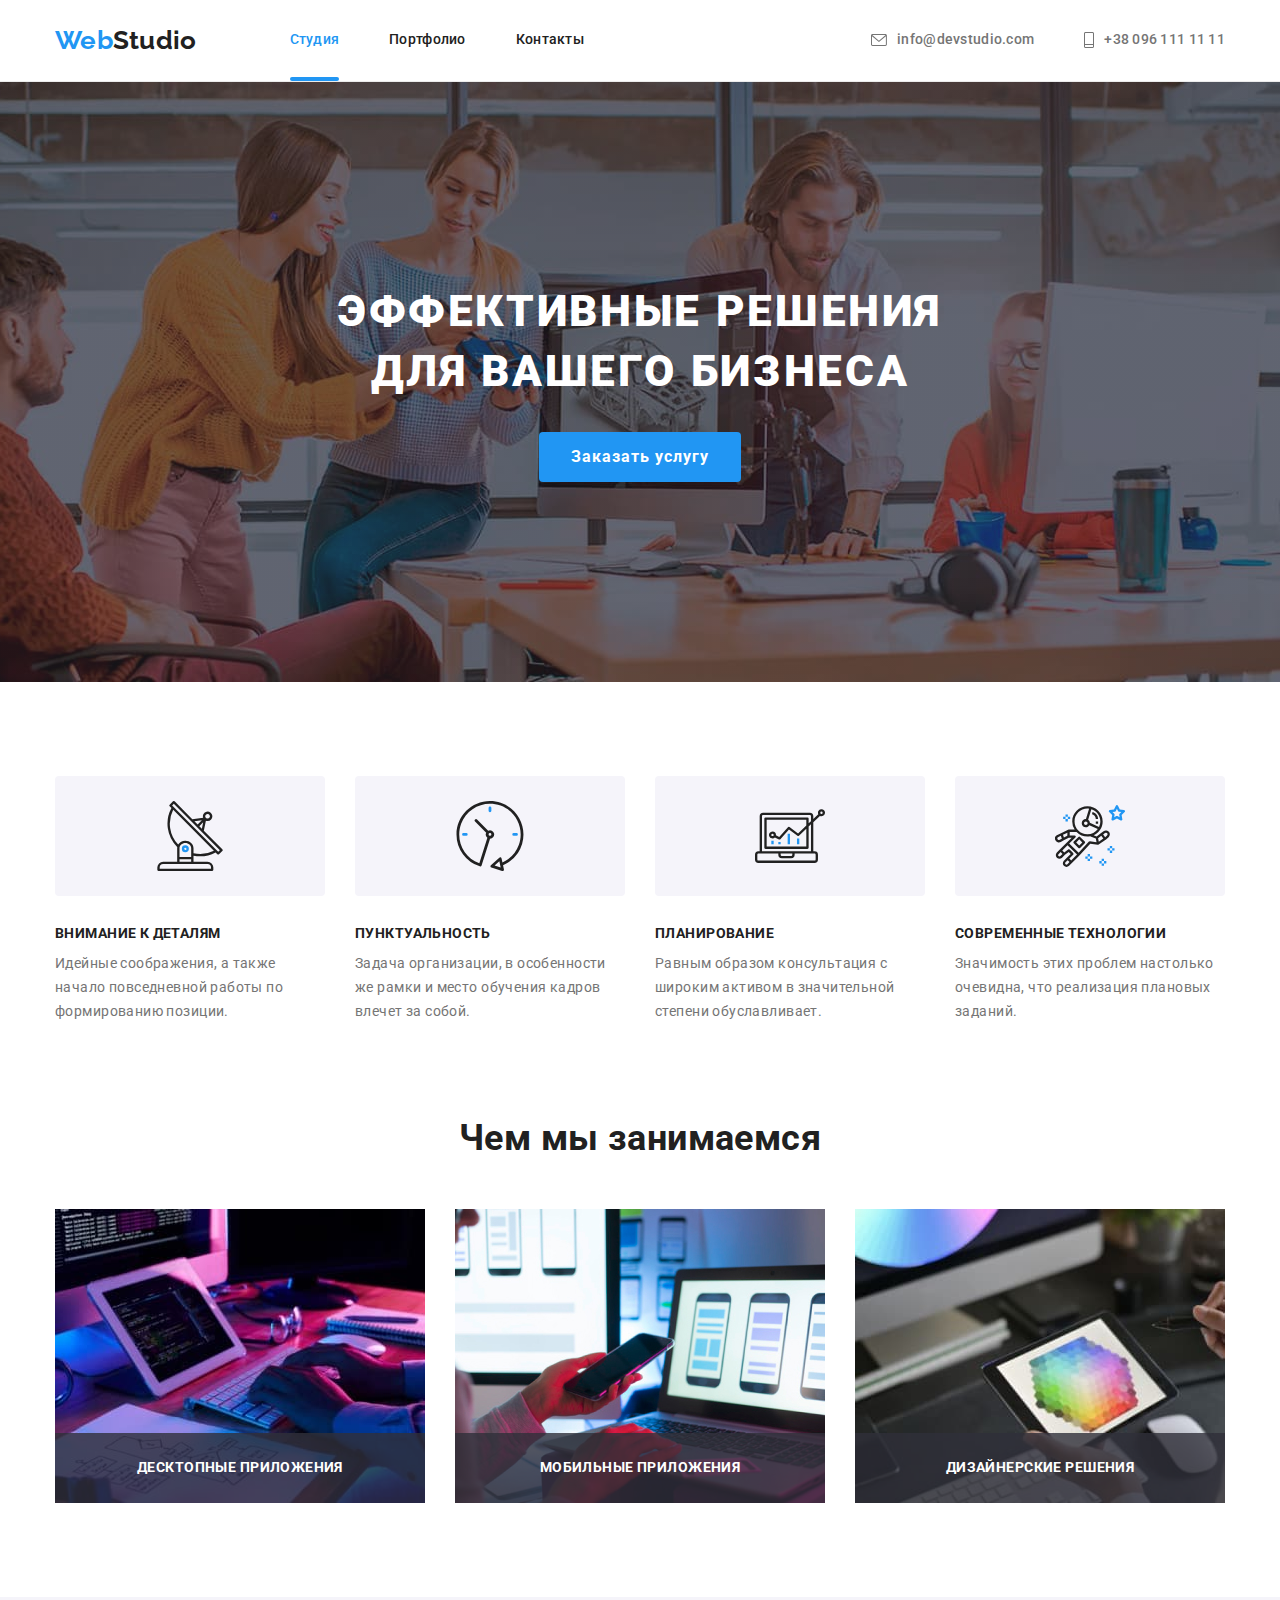
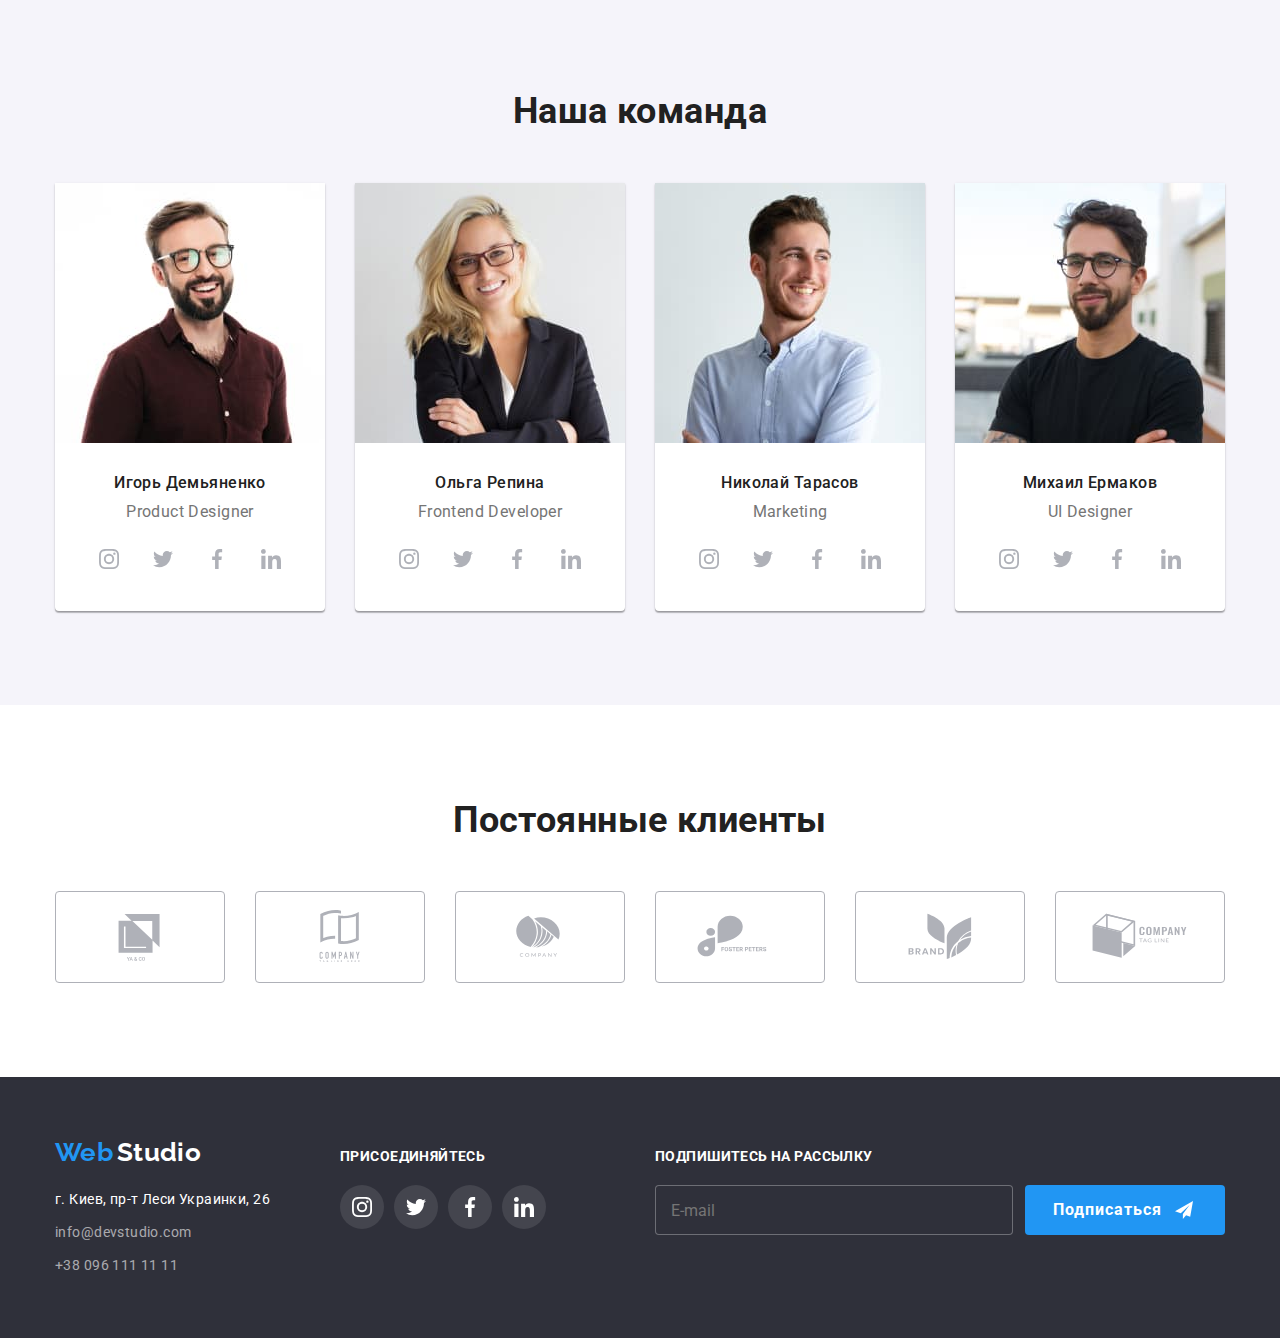
==== index.html @ 26f70977 "start" ====
<!DOCTYPE html>
<html lang="ru">
<head>
    <meta charset="UTF-8">
    <meta http-equiv="X-UA-Compatible" content="IE=edge">
    <meta name="viewport" content="width=device-width, initial-scale=1.0">
    <title>Web Studio</title>
    <link rel="stylesheet" href="https://cdnjs.cloudflare.com/ajax/libs/modern-normalize/1.0.0/modern-normalize.min.css" />

    <link rel="preconnect" href="https://fonts.googleapis.com">
    <link rel="preconnect" href="https://fonts.gstatic.com" crossorigin>

    <link href="https://fonts.googleapis.com/css2?family=Raleway:wght@700&family=Roboto:wght@400;500;700;900&display=swap" rel="stylesheet">

<link rel="stylesheet" href="./css/styles.css">
</head>
<body>
   
        <header class="page-header">
            <div class="container main-nav">
                <nav class="header-nav">
                    <a href="index.html" class="page-logo link"><span class="logo-active">Web</span><span
                            class="logo">Studio</span></a>
                
                    <ul class="site-nav">
                        <li class="item"><a href="./index.html" class="link current">Студия </a></li>
                        <li class="item"><a href="./portfolio.html" class="link ">Портфолио</a></li>
                        <li class="item"><a href="" class="link">Контакты</a></li>
                    </ul>
                </nav>
                
                    <ul class="auth-nav">
                        <li class="item"><a href="mail:info@devstudio.com" class="link-icon link">
                            <svg class="auth-icon" width="16" height="12">
                                <use href="./images/sprite.svg#icon-envelope"></use>
                            </svg>info@devstudio.com </a></li>


                        <li class="item"><a href="tel:+380961111111" class="link-icon link">
                            <svg class="auth-icon" width="10" height="16">
                                <use href="./images/sprite.svg#icon-Vector"></use>
                            </svg>+38 096 111 11 11 </a></li>
                           
                    </ul>
                
            </div>
           
        
        </header>
       
    <main>
        <section class="hero">
            <div class="container">
                <h1 class="hero-title">Эффективные решения для вашего бизнеса</h1>
                <button type="button" class="hero-btn" data-modal-open> Заказать услугу </button>
            </div>
        </section>

        
        <section class="section benefits">
            <div class="container">
                <h2 class=" visually-hidden">Преимущества</h2>
                <ul class="section-list">
                    <li class="item">
                        <div class="benefits-icon">
                            <svg class="svg-benefits">
                                <use href="./images/sprite.svg#icon-antenna" ></use>
                            </svg>

                        </div>
                         
                        <h3 class="title">Внимание к деталям</h3>
                        <p class="text">Идейные соображения, а также начало повседневной работы по формированию позиции.</p>
                    </li>
                    <li class="item">
                        <div class="benefits-icon">
                            <svg class="svg-benefits">
                                <use href="./images/sprite.svg#icon-clock"></use>
                            </svg>
                        
                        </div>
                        <h3 class="title">Пунктуальность</h3>
                         <p class="text">Задача организации, в особенности же рамки и место обучения кадров влечет за собой.</p>
                    </li>
                    <li class="item">
                        <div class="benefits-icon">
                            <svg class="svg-benefits">
                                <use href="./images/sprite.svg#icon-diagram"></use>
                            </svg>
                        
                        </div>
                        <h3 class="title">Планирование</h3>
                        <p class="text">Равным образом консультация с широким активом в значительной степени обуславливает.</p>
                    </li>
                    <li class="item">
                        <div class="benefits-icon">
                            <svg class="svg-benefits">
                                <use href="./images/sprite.svg#icon-astronaut"></use>
                            </svg>
                        
                        </div>
                        <h3 class="title">Современные технологии</h3>
                        <p class="text">Значимость этих проблем настолько очевидна, что реализация плановых заданий.</p>
                    </li>
                </ul>
            </div>
        </section>

        <section class="section works">
            <div class="container">
            
                <h2 class="works-title">Чем мы занимаемся</h2>
                <ul class="works-list">
                    <li class="item"><img src="./images/img1.jpg" alt="Человек печатает на клавиатуре" width="370" height="294">
                        <div class="works-box">
                            <p class="works-text">Десктопные приложения</p>
                        </div>
                    </li>
                    <li class="item"><img src="./images/img2.jpg" alt="Человек работает с ноутбуком" width="370" height="294">
                        <div class="works-box">
                            <p class="works-text">Мобильные приложения</p>
                        </div>
                    </li>
                    <li class="item"><img src="./images/img3.jpg" alt="Человек работает с планшетом" width="370" height="294">
                        <div class="works-box">
                            <p class="works-text">Дизайнерские решения</p>
                        </div>
                    </li>
                </ul>
            </div>
        </section>

        <section class="section team">
              <div class="container">
                <h2 class="team-title">Наша команда</h2>
                <ul class="team-list">
                    <li class="item">
                        <img src="./images/photo-1.jpg" alt="Куратор" class="imag">
                        <h3 class="title">Игорь Демьяненко</h3>
                        <p lang="en" class="text">Product Designer</p>
                        <ul class="masters-soc-list">
                            <li class="masters-soc-item"><a href="" class="masters-soc-link link">
                                <svg class="masters-soc-icon" width="20" height="20">
                                    <use href="./images/sprite.svg#icon-instagram" ></use>
                                </svg>
                            </a></li>
                            <li class="masters-soc-item"><a href="" class="masters-soc-link">
                                <svg class="masters-soc-icon" width="20" height="20">
                                    <use href="./images/sprite.svg#icon-twitter" ></use>
                                </svg>
                            </a></li>
                            <li class="masters-soc-item"><a href="" class="masters-soc-link">
                                <svg class="masters-soc-icon" width="20" height="20">
                                    <use href="./images/sprite.svg#icon-facebook" ></use>
                                </svg>
                            </a></li>
                            <li class="masters-soc-item"><a href="" class="masters-soc-link">
                                <svg class="masters-soc-icon" width="20" height="20">
                                    <use href="./images/sprite.svg#icon-linkedin" ></use>
                                </svg>
                            </a></li>
                        </ul>
                    </li>
                    <li class="item">
                        <img src="./images/photo-2.jpg" alt="Разработчик" class="imag">
                        <h3 class="title">Ольга Репина</h3>
                        <p lang="en" class="text">Frontend Developer</p>
                        <ul class="masters-soc-list">
                            <li class="masters-soc-item"><a href="" class="masters-soc-link link">
                                    <svg class="masters-soc-icon" width="20" height="20">
                                        <use href="./images/sprite.svg#icon-instagram"></use>
                                    </svg>
                                </a></li>
                            <li class="masters-soc-item"><a href="" class="masters-soc-link">
                                    <svg class="masters-soc-icon" width="20" height="20">
                                        <use href="./images/sprite.svg#icon-twitter"></use>
                                    </svg>
                                </a></li>
                            <li class="masters-soc-item"><a href="" class="masters-soc-link">
                                    <svg class="masters-soc-icon" width="20" height="20">
                                        <use href="./images/sprite.svg#icon-facebook"></use>
                                    </svg>
                                </a></li>
                            <li class="masters-soc-item"><a href="" class="masters-soc-link">
                                    <svg class="masters-soc-icon" width="20" height="20">
                                        <use href="./images/sprite.svg#icon-linkedin"></use>
                                    </svg>
                                </a></li>
                        </ul>
                    </li>
                    <li class="item">
                        <img src="./images/photo-3.jpg" alt="Маркетолог" class="imag">
                        <h3 class="title">Николай Тарасов</h3>
                        <p lang="en" class="text">Marketing</p>
                        <ul class="masters-soc-list">
                            <li class="masters-soc-item"><a href="" class="masters-soc-link link">
                                    <svg class="masters-soc-icon" width="20" height="20">
                                        <use href="./images/sprite.svg#icon-instagram"></use>
                                    </svg>
                                </a></li>
                            <li class="masters-soc-item"><a href="" class="masters-soc-link">
                                    <svg class="masters-soc-icon" width="20" height="20">
                                        <use href="./images/sprite.svg#icon-twitter"></use>
                                    </svg>
                                </a></li>
                            <li class="masters-soc-item"><a href="" class="masters-soc-link">
                                    <svg class="masters-soc-icon" width="20" height="20">
                                        <use href="./images/sprite.svg#icon-facebook"></use>
                                    </svg>
                                </a></li>
                            <li class="masters-soc-item"><a href="" class="masters-soc-link">
                                    <svg class="masters-soc-icon" width="20" height="20">
                                        <use href="./images/sprite.svg#icon-linkedin"></use>
                                    </svg>
                                </a></li>
                        </ul>
                    </li>
                    <li class="item">
                        <img src="./images/photo-4.jpg" alt="Дизайнер" class="imag">
                        <h3 class="title">Михаил Ермаков</h3>
                        <p lang="en" class="text">UI Designer</p>
                        <ul class="masters-soc-list">
                            <li class="masters-soc-item"><a href="" class="masters-soc-link link">
                                    <svg class="masters-soc-icon" width="20" height="20">
                                        <use href="./images/sprite.svg#icon-instagram"></use>
                                    </svg>
                                </a></li>
                            <li class="masters-soc-item"><a href="" class="masters-soc-link">
                                    <svg class="masters-soc-icon" width="20" height="20">
                                        <use href="./images/sprite.svg#icon-twitter"></use>
                                    </svg>
                                </a></li>
                            <li class="masters-soc-item"><a href="" class="masters-soc-link">
                                    <svg class="masters-soc-icon" width="20" height="20">
                                        <use href="./images/sprite.svg#icon-facebook"></use>
                                    </svg>
                                </a></li>
                            <li class="masters-soc-item"><a href="" class="masters-soc-link">
                                    <svg class="masters-soc-icon" width="20" height="20">
                                        <use href="./images/sprite.svg#icon-linkedin"></use>
                                    </svg>
                                </a></li>
                        </ul>
                    </li>
                </ul>
            </div>      
        </section>

        <section class="section clients">
            <div class="container ">
                <h2 class="clients-title">Постоянные клиенты</h2>
                <ul class="clients-list">
                    <li class="clients-item">
                        <a href="/" class="clients-link"><svg class="clients-icon" width="160" height="60">
                            <use href="./images/sprite.svg#icon-Logo"></use>
                                    </svg>
                        </a>
                    </li>
                    <li class="clients-item">
                        <a href="/" class="clients-link"><svg class="clients-icon" width="160" height="60">
                                <use href="./images/sprite.svg#icon-Logo1"></use>
                            </svg>
                        </a>
                       
                    </li>
                    <li class="clients-item">
                        <a href="/" class="clients-link"><svg class="clients-icon" width="160" height="60">
                                <use href="./images/sprite.svg#icon-Logo2"></use>
                            </svg>
                        </a>
                    </li>
                    <li class="clients-item">
                        <a href="/" class="clients-link"><svg class="clients-icon" width="160" height="60">
                                <use href="./images/sprite.svg#icon-Logo3"></use>
                            </svg>
                        </a>
                    </li>
                    <li class="clients-item">
                        <a href="/" class="clients-link"><svg class="clients-icon" width="160" height="60">
                                <use href="./images/sprite.svg#icon-Logo4"></use>
                            </svg>
                        </a>
                    </li>
                    <li class="clients-item">
                        <a href="/" class="clients-link"><svg class="clients-icon" width="160" height="60">
                                <use href="./images/sprite.svg#icon-Logo5"></use>
                            </svg>
                        </a>
                    </li>
                </ul>
            </div>
        </section>
    </main>

<footer class="group">
    <div class="container footer">
        <div class="foot-nav">
        <a href="index.html" class="foot-logo link"> <span class="logo-active">Web</span> <span class="logo">Studio</span></a>
        <address class="place">
            <ul class="menu">
                <li class="item"><a href="https://goo.gl/maps/wAKZmXzCCc5WXMGi8" target="blank" rel="noopener nofollow noreferrer"
                        class="home-link link">
                        г. Киев, пр-т Леси Украинки, 26</a></li>
                <li class="item"><a href="mail:info@devstudio.com" class="link-direction link">info@devstudio.com</a></li>
                <li class="item"><a href="tel:+380961111111" class="link-direction link">+38 096 111 11 11</a></li>
            </ul>
        </address>
        </div>
        <div class="join">
            <p class="join-title">присоединяйтесь</p>
           
                <ul class="join-list">
                    <li class="join-item"><a href="" class="join-link">
                            <svg class="join-icon" width="20" height="20">
                                <use href="./images/sprite.svg#icon-instagram"></use>
                            </svg>
                        </a></li>
                    <li class="join-item"><a href="" class="join-link">
                            <svg class="join-icon" width="20" height="20">
                                <use href="./images/sprite.svg#icon-twitter"></use>
                            </svg>
                        </a></li>
                    <li class="join-item"><a href="" class="join-link">
                            <svg class="join-icon" width="20" height="20">
                                <use href="./images/sprite.svg#icon-facebook"></use>
                            </svg>
                        </a></li>
                    <li class="join-item"><a href="" class="join-link">
                            <svg class="join-icon" width="20" height="20">
                                <use href="./images/sprite.svg#icon-linkedin"></use>
                            </svg>
                        </a></li>
                </ul>
            
        </div>

        <div class="subscribe">
            <p class="subscribe-title">Подпишитесь на рассылку</p>
            <form name="subscribe-form" class="subscribe-form">
                    <input  type="email" placeholder="E-mail" class="subscribe-input">
                    <button type="submit" class="subscribe-button">
                        Подписаться
                        <svg class="subscribe-icon" width="24" height="24" >
                            <use href="./images/sprite.svg#icon-send"></use>
                        </svg>
                    </button>
                 
            </form>


        </div>
    </div>

    

</footer>

    <div class="backdrop is-hidden" data-modal>
        <div class="modal">
            <button type="button" class="close-btn" data-modal-close>
                <svg  width="18" height="18">
                    <use href="./images/sprite.svg#close-modal"> </use>
                </svg>
            </button>

            <p class="modal-title">Оставьте свои данные, мы вам перезвоним</p>
            <form class="form-modal">
            <label class="form-filed">
                <span class="form-label">Имя</span>
                <span class="input-wrap">
                <input type="text" name="name" class="form-input">
                    <svg class="form-icon" width="18" height=18>
                        <use href="./images/sprite.svg#icon-person"></use>
                    </svg>
                </span>
            </label>

            <label class="form-filed">
                <span class="form-label">Телефон</span>
                <span class="input-wrap">
                    <input type="tel" name="tel" class="form-input">
            
                    <svg class="form-icon" width="18" height=18>
                        <use href="./images/sprite.svg#icon-phone"></use>
                    </svg>
                </span>
            </label>

            <label class="form-filed">
                <span class="form-label">Почта</span>
                <span class="input-wrap">
                    <input type="email" name="email" class="form-input">
            
                    <svg class="form-icon" width="18" height=18>
                        <use href="./images/sprite.svg#icon-email"></use>
                    </svg>
                </span>
            </label>

            <label class="form-comment">
                <span class="form-label">Комментарий</span>
                <textarea name="comment" class="form-area" placeholder="Введите текст"></textarea>
            </label>

            <label class="check-filed">
                <input type="checkbox" name="check" class= "visually-hidden check-input">
                <span class="check-label">
                    <svg class="check-icon" width="11" height=8>
                        <use href="./images/sprite.svg#icon-check"></use>
                    </svg>
                </span>    
                    <span class="check-text">Соглашаюсь с рассылкой и принимаю</span>
                    <a href="" class="check-link">Условия договора</a>
            </label>
            <button type="submit" class="check-button">Отправить</button>

            
            
            </form>
        </div>
        
    </div>

    <script src="./js/modal.js"></script>

</body>
</html>
---- css/styles.css ----
:root{
    --primary-text-color: #757575;
    --title-text-color:#212121;
    --accent-color:#2196F3;
    --second-accent-color:#188CE8;
    --white-text-color: #FFFFFF;
    --primary-background-color:#FFFFFF; 
    --second-background-color:#2F303A;
    --third-background-color:#F5F4FA;
    --footer-color:rgba(255, 255, 255, 0.6);
    --background-soc-icon:#AFB1B8;
    --box-shadow--accent: 0px 4px 4px rgba(0, 0, 0, 0.25);
    --time-function: cubic-bezier(0.4, 0, 0.2, 1);
}

body{
    font-family: 'Roboto',sans-serif;
    background-color: var(--primary-background-color);
    color: var(--primary-text-color);
    font-size: 14px;
    letter-spacing: 0.03em;
    
}
img{
    display: block;
    min-width: 100%;
    height: auto;
    
}

ul{
    padding: 0;
    margin: 0;
    list-style: none;
}

h1,
h2,
h3,
h4,
h5,
h6,
p{
    margin: 0;
    padding: 0;
}

.link{
    text-decoration: none;
}

.container {
    width: 1200px;
    margin: 0 auto;
    padding: 0 15px;

    /* outline: 2px solid tomato; */
}

.section {
    padding: 94px 0;
}
/* ---------------------logo----------------- */
.page-logo:focus{
    color: var(--accent-color);
}

.page-logo{
    padding-top: 25px;
    padding-bottom: 25px;
}

.logo-active{
    color: var(--accent-color);

    font-family:'Raleway',sans-serif;
    font-weight: 700;
    font-size: 26px;
    line-height: 1.19;
}

.logo{
    color: var(--title-text-color);

    font-family:'Raleway',sans-serif;
    font-weight: 700;
    font-size: 26px;
    line-height: 1.19; 
}
/* --------------------header-------------------- */


.page-header{
    border-bottom: 1px solid #ECECEC;

    font-weight: 500;
    line-height: 1.14;
    letter-spacing: 0.02em;
}

/* main-nav */
.main-nav{
    display: flex;
    align-items: center;
}

.header-nav{
    display: flex;
}

.site-nav .link {
    display: block;
    padding-top: 32px;
    padding-bottom: 32px;

    color: var(--title-text-color);

    transition: color 250ms var(--time-function);
}

.site-nav{
    display: flex;
    margin-left: 93px;
}

.site-nav .item+ .item{
    margin-left: 50px;
}

/* auth-nav */

.link-icon{
    display: flex;
    align-items: center;
}
.auth-icon{
    display: inline-block;
    fill: currentColor;
    margin-right: 10px;
    justify-content: center;
}

.auth-nav{
  
    display: flex;
 
    margin-left: auto;
}

.auth-nav .item+.item{
    margin-left: 50px;
}

.auth-nav .link {
    padding-top: 32px;
    padding-bottom: 32px;

    

    color: var(--primary-text-color);

    transition: color 250ms var(--time-function);
}

.site-nav .link:hover,
.site-nav .link:focus,
.auth-nav .link:focus,
.auth-nav .link:hover {
    color: var(--accent-color);   
 
}

.site-nav .current{
    position: relative;
    color: var(--accent-color);
    
}

.current::after{
    content: "";
    position: absolute;
    left: 0;
    bottom: -1px;
  
    width: 100%;
    height: 4px;
    display: block;

     background-color: var(--accent-color);

    border-radius: 2px;

}

/* -------------------Modal-------------------------------------- */
.backdrop{
    position: fixed;
    top: 0;
    left: 0;

    width: 100%;
    height: 100%;

    visibility: visible;
    opacity: 1;
    transform: scale(1);

    background-color: rgba(0, 0, 0, 0.2);
    box-shadow:var(--box-shadow--accent);

    transition: opacity 250ms var(--time-function),transform 250ms var(--time-function),visibility 250ms var(--time-function);
}

.backdrop.is-hidden {
    opacity: 0;
    pointer-events: none;
    transform: scale(0.5);
}



.modal{
    position: absolute;
    top: 50%;
    left: 50%;
    transform: translate(-50%,-50%);
    padding: 40px;

    min-width: 528px;
    min-height: 581px;

    border-radius: 4px;
    box-shadow: 0px 1px 3px rgba(0, 0, 0, 0.12), 0px 1px 1px rgba(0, 0, 0, 0.14), 0px 2px 1px rgba(0, 0, 0, 0.2);
    background-color: var(--primary-background-color);

}

.close-btn{
    position: absolute;
    top: 0;
    right: 0;

    display: flex;
    margin: 8px 8px 0 0;
    width: 30px;
    height: 30px;
    align-items: center;
    justify-content: center;

    border-radius: 50%;
    border: 1px solid rgba(0, 0, 0, 0.1);
    background-color: var(--primary-background-color);
    cursor: pointer;

    transition: box-shadow 250ms var(--time-function) ;

}

.close-btn:hover{
    box-shadow: 0px 1px 3px rgba(0, 0, 0, 0.12), 0px 1px 1px rgba(0, 0, 0, 0.14), 0px 2px 1px rgba(0, 0, 0, 0.2);
}

.modal-title{
    padding-bottom: 12px;

    font-weight: 700;
    font-size: 20px;
    line-height: 1.15;
    text-align: center;
    
    color:var(--title-text-color);
}

.form-label{
    margin-bottom:4px;

    font-size: 12px;
    line-height: 1.16;
    letter-spacing: 0.01em;
    
    color:var(--primary-text-color);
}

.form-filed{
    display: flex;
    flex-direction: column;
    margin-bottom: 10px;

}

.input-wrap{
    position: relative;
}

.form-input{
    width: 100%;
    height: 40px;
    padding:11px 12px 11px 40px;
    border: 1px solid rgba(33, 33, 33, 0.2);
    border-radius: 4px;
    transition: border 250ms var(--time-function)
    
}

.form-input:hover + .form-icon,
.form-input:focus + .form-icon{
    fill: var(--accent-color);
}

.form-input:hover,
.form-input:focus,
.form-area:hover,
.form-area:focus{
   border-color: var(--accent-color);
   outline: none;
}

.form-icon{
    position: absolute;
    left: 12px;
    top: 50%;
    transform: translatey(-50%);
    transition:fill 250ms var(--time-function);
} 

.form-area{
    padding: 12px 16px;
    resize: none;
    width: 100%;
    height: 138px;

    font-size: 12px;
    line-height: 1.16;
    letter-spacing: 0.01em;

    border: 1px solid rgba(33, 33, 33, 0.2);
    border-radius: 4px;
    
    transition: border 250ms var(--time-function);
}

.form-area::placeholder{
    transition: font-size 250ms var(--time-function);
    color: rgba(117, 117, 117, 0.5);
}

.form-area:hover::placeholder,
.form-area:focus::placeholder{
    font-size: 14px;
}
.form-comment{
    display: flex;
    flex-direction: column;
    width: 100%;
    padding-bottom: 20px;
}

.check-filed{
    display: flex;
    align-items: center;
    margin-bottom: 30px;
}

.check-icon{
    width: 16px;
    height: 15px;
    border: 2px solid var(--title-text-color);
    border-radius: 2px;

    fill: transparent;
}

.check-text{
    margin-left: 8px;

    font-size: 14px;
    line-height: 1.71;
    
    color: var(--primary-text-color);
}

.check-input:checked + .check-label .check-icon{
    background-color: var(--accent-color);
    fill: #FFFFFF;
    border: none;
}

.check-link{
    margin-left: 3px;
    font-size: 14px;
    line-height: 1.71;
    text-decoration-line: underline;
    
    color:var(--accent-color);
}

.check-button {

    display: flex;
    align-items: center;
    margin: 0 auto;

    width: 200px;
    height: 50px;

    padding: 10px 55px;
    font-family: inherit;

    font-weight: 700;
    font-size: 16px;
    line-height: 1.88;

    letter-spacing: 0.06em;

    color: var(--white-text-color);

    background-color: var(--second-accent-color);
    border-radius: 4px;
    border: none;

    transition: box-shadow 250ms var(--time-function);
    cursor: pointer;
}

.check-button:hover,
.check-button:focus {
    box-shadow: 0px 4px 4px rgba(0, 0, 0, 25%);
  
}

/* ---------------hero--------------------------------------- */

.hero{
    margin-left: auto;
    margin-right: auto;
    max-width: 1600px;
    min-height: 600px;
    background-image:linear-gradient(to right, rgba(47, 48, 58, 0.4), rgba(47, 48, 58, 0.4)), url(../images/Img-b.jpg);
    background-size: cover;
    background-position: center;


}

.hero{
    padding-top: 200px;
    padding-bottom: 200px;
    text-align: center;
}

.hero-title{
    max-width: 696px;
    margin: 0 auto;
    margin-bottom: 30px;

    color: var(--white-text-color); 

    font-weight: 900;
    font-size: 44px;
    line-height: 1.36;
    letter-spacing: 0.06em;
    text-transform: uppercase;
    
}

.hero-btn{
    padding: 10px 32px;
    border-radius: 4px;
    border: none;

    background-color: var(--accent-color);
    color: var(--white-text-color);

    font-weight: 700;
    font-size: 16px;
    line-height: 1.88;
    letter-spacing: 0.06em;

    font-family: inherit;
    cursor: pointer;

    transition: background-color 250ms var(--time-function);
   }

.hero-btn:hover, 
.hero-btn:focus{
    background-color: var(--second-accent-color);
}

/* -----------------visually-hidden------------------- */
.visually-hidden{
    position: absolute;
    width: 1px;
    height: 1px;
    margin: -1px;
    border: 0;
    padding: 0;
    clip: rect(0 0 0 0);
    overflow: hidden;
}
/* --------------benefits--------------------------- */

.benefits,
.works{
    background-color:var(--primary-background-color);
}

.benefits-icon{
  
    display: flex;
    width: 270px;
    height: 120px;
    border-radius: 4px;
    justify-content: center;
    align-items: center;
    margin-bottom: 30px;
   
    background-color: var(--third-background-color)
}

.svg-benefits{
    width: 70px;
    height: 70px;
}

.section-list{
    display: flex;
}

.section-list .item+.item{
    margin-left: 30px;
}

.benefits .title{
    margin-bottom: 10px;

    color:var(--title-text-color);

    font-size: 14px;
    font-weight: 700;
    line-height: 1.14;
    text-transform: uppercase;
}

.benefits .text{
    width: 270px;
    color: var(--primary-text-color);

    line-height: 1.71;
}

.benefits {
    padding: 94px 0;
    text-align: left;
 }

 .benefits{
     padding-bottom: 0;
 }
/* ----------------works-------------------------- */

.team-title,
.works-title{
    margin-bottom: 50px;

    color: var(--title-text-color);

    font-weight: 700;
    font-size: 36px;
    line-height: 1.16;
    text-align: center; 
}
.works-list{
    display: flex;
}

.works-list .item+.item{
    margin-left: 30px;
}

.works-list .item{
    position: relative;
}

.works-box{
    position: absolute;
    bottom: 0px;
    width: 100%;
    height: 70px;

    display: flex;
    justify-content: center;
    align-items: center;

    background-color: rgba(47, 48, 58, 0.8);
}

.works-text{
    font-weight: 700;
    line-height: 1.14;
    text-transform: uppercase;
    
    color:var(--white-text-color);
}



/* ----------------team----------------------------- */
.masters-soc-item{
    width: 44px;
    height: 44px;
    margin-left: 10px;
    
}

.masters-soc-item:first-child{
    margin-left: 0;
}

.masters-soc-list{
    display: flex;
    justify-content: center;
    margin-bottom: 30px;
}

.masters-soc-link{
    width: 100%;
    height: 100%;
   
    border-radius: 50%;
    display: flex;
    justify-content: center;
    align-items: center;

    background-color: var(--primary-background-color);

    transition: background-color 250ms var(--time-function);

}

.masters-soc-icon {
    fill: var(--background-soc-icon);

    transition: fill 250ms var(--time-function);
}

.masters-soc-link:hover,
.masters-soc-link:focus {
    background-color: var(--accent-color);
}

.masters-soc-link:hover
.masters-soc-icon,
.masters-soc-link:focus
.masters-soc-icon {
    fill: var(--primary-background-color);
}


.team{
    background-color: var(--third-background-color);
}

.imag{
    margin-bottom: 30px;
}

.team .title {
   
    margin-bottom: 10px;

    font-weight: 500;
    font-size: 16px;
    line-height: 1.19;
     text-align: center;
    color: var(--title-text-color); 
}

.team-list{
    display: flex;
}

.team-list .item+.item{
    margin-left: 30px;
}

.team-list .item{
    background-color: var(--white-text-color);
    box-shadow: 0px 1px 3px rgba(0, 0, 0, 0.12),
    0px 1px 1px rgba(0, 0, 0, 0.14),
    0px 2px 1px rgba(0, 0, 0, 0.2);
    border-radius: 0px 0px 4px 4px;

    width: 270px;
 
}

.team .text{
    margin-bottom: 16px;

    font-weight: 400;
    font-size: 16px;
    line-height: 1.19;
    text-align: center;
    color:var(--primary-text-color);
}


/* -----------------------clients---------------------------------------------- */


.clients-title{
    margin-bottom: 50px;
   
    font-weight: 700;
    font-size: 36px;
    line-height: 1.17;
    text-align: center;
   
    
    color:var(--title-text-color);
}
.clients-list{
    display: flex;
    justify-content: center;
    
}
.clients-item{
    display: flex;
    margin-left: 30px;
   
    width: 170px;
    height: 92px;

 
}

.clients-link{
    display: flex;
    width: 100%;
    height: 100%;
    
    border: 1px solid var(--background-soc-icon);
    border-radius: 4px;

    justify-content: center;
    align-items: center;

    transition: border 250ms var(--time-function),
    
}
.clients-item:first-child{
    margin-left: 0;
}
.clients-icon{
    fill:var(--background-soc-icon);

    transition: fill 250ms var(--time-function);
}
.clients-link:hover,
.clients-link:focus{
    border-color: var(--accent-color); 
}

.clients-link:hover .clients-icon,
.clients-link:focus .clients-icon {
    fill: var(--accent-color);
}











/* -------------footer-------------- -----------------------------------------*/


.group {
    padding-top: 60px;
    padding-bottom: 60px;
    background-color: var(--second-background-color);
}

.group .logo{
    color: var(--white-text-color);
}

 .group .foot-logo{
    
    padding-bottom: 0;
    margin-bottom: 20px;
    display: block;
}

.menu .item+.item{
    margin-top: 9px;
}

.place {
    font-style: normal;
    
}
.menu .link-direction {
    color: var(--footer-color);

    transition: color 250ms var(--time-function);
}

.link-direction,
.home-link{
    line-height: 1.71;
}
.menu .link-direction:hover,
.menu .link-direction:focus{
    color: var(--accent-color);
}

.menu .home-link{
    color: var(--primary-background-color);
}

.footer{
    display: flex;
    align-items: baseline;
   
}
/* join */
.join{
    margin-left: 70px;
  
}

.join-title{
    font-weight: 700;
    
    margin-bottom: 20px;
    line-height:1.14;
    
    text-transform: uppercase;
    
    color: var(--white-text-color);
}

.join-list{
    display: flex;
    
}

.join-item{
    width: 44px;
    height: 44px;
    margin-left: 10px;

    border-radius: 50%;
}

.join-item:first-child{
    margin-left: 0;
}
.join-link{
    display: flex;
    width: 100%;
    height: 100%;

    justify-content: center;
    align-items: center;

    background-color: rgba(255, 255, 255, 0.1);
    border-radius: 50%;

    transition: background-color 250ms var(--time-function);
}

.join-icon{
    fill: var(--primary-background-color);
}

.join-link:hover,
.join-link:focus {
   background-color: var(--accent-color);
}

/* --------------portfolio------------------ */

.btn-list{
    margin-bottom: 50px;
    display: flex;
    justify-content: center;

}

.btn-list .item+.item{
    margin-left: 8px;
}

.btn{
    
    display: flex;
    border-radius: 4px;  
    border: none; 
    padding: 6px 22px;

    color: var(--title-text-color);
    background-color: var(--third-background-color);

    font-family: inherit;
    font-weight: 500;
    font-size: 16px;
    line-height: 1.62;
    text-align: center;
 
    cursor: pointer;

    transition: background-color 250ms var(--time-function),
    color 250ms var(--time-function),
    box-shadow 250ms var(--time-function);
    
}

.btn:hover,
.btn:focus{
    color: var(--white-text-color);
    background-color:var(--accent-color);
    box-shadow: 0px 4px 4px 0px rgba(0, 0, 0, 0.25);
}
 /* ------------section-------------- */ 
 .link-shadow:hover,
 .link-shadow:focus{
    box-shadow: 0px 4px 4px 0px rgba(0, 0, 0, 0.25);
   
 }

 .link-shadow{
  transition:  box-shadow 250ms var(--time-function);
 }


.port-list{
   
    display: flex;
    flex-wrap: wrap;
}

.port-list .item{
    display: flex;
    flex-basis: calc(100% / 3 - 30px);
    margin-left: 30px;
    margin-bottom: 30px;
}

.port-list .item:nth-child(3n+1){
    margin-left: 0;
    
}
.port-list .item:nth-last-child(-n+3){
    margin-bottom: 0;
    
}
.card{
    padding: 20px 24px;
    border-right: 1px solid #EEEEEE;
    border-bottom: 1px solid #EEEEEE;
    border-left: 1px solid #EEEEEE;

}
.port-title{
 
    margin-bottom: 4px;

    font-weight: 700;
    font-size: 18px;
    line-height: 2;
    letter-spacing: 0.06em;
    color: var(--title-text-color);
}
.port-text{
  
    font-size: 16px;
    line-height: 1.88;
    color: var(--primary-text-color);
}

.port-thumb{
    position: relative;
    overflow: hidden;
}

.port-overlay{
        position: absolute;
        width: 100%;
        height: 100%;
        bottom: 0;
        padding: 63px 24px;

        background-color:rgba(33, 150, 243, 0.9);

        transform: translateY(100%);
        transition:transform 250ms var(--time-function) ;
       
      
}
.port-item:hover .port-overlay{
    transform: translate(0);
}

.overlay-text{
    font-size: 18px;
    line-height: 1.56;
    
    color: var(--white-text-color);
}

/* ====================subscribe======================= */

.subscribe{
    margin-left: auto;
}

.subscribe-title{
    margin-bottom: 20px;

    font-weight: 700;
    line-height: 1.14;
    text-transform: uppercase;
    
    color: var(--white-text-color);
}

.subscribe-form {
    display: flex;
    align-items: center;
}

.subscribe-input{
    width: 358px;
    height: 50px;
    padding-left: 15px;

    font-size: 16px;
    line-height: 1.25;

    color: rgba(255, 255, 255, 0.6);

    border: 1px solid rgba(255, 255, 255, 0.3);
    border-radius: 4px;

    background-color: var(--second-background-color);

    transition: border-color 250ms var(--time-function);
}

.subscribe-input:hover,
.subscribe-input:focus{
    border-color: var(--accent-color);
}




.subscribe-button{
    
    display: flex;
    align-items: flex-end;
  

    width: 200px;
    height: 50px;
    margin-left: 12px;
    padding: 10px 28px;
    font-family: inherit;

    font-weight: 700;
    font-size: 16px;
    line-height: 1.88;
    
    letter-spacing: 0.06em;
    
    color: var(--white-text-color);

    background-color:var(--accent-color);
    border-radius: 4px;
    border: none;

    transition: box-shadow 250ms var(--time-function),
    background-color 250ms var(--time-function);
    cursor: pointer;
}

.subscribe-button:hover,
.subscribe-button:focus {
    box-shadow: 0px 4px 4px rgba(0, 0, 0, 25%);
    background-color: var(--second-accent-color);
}

.subscribe-icon{
    margin-left: 10px;
    fill: var(--white-text-color);


}
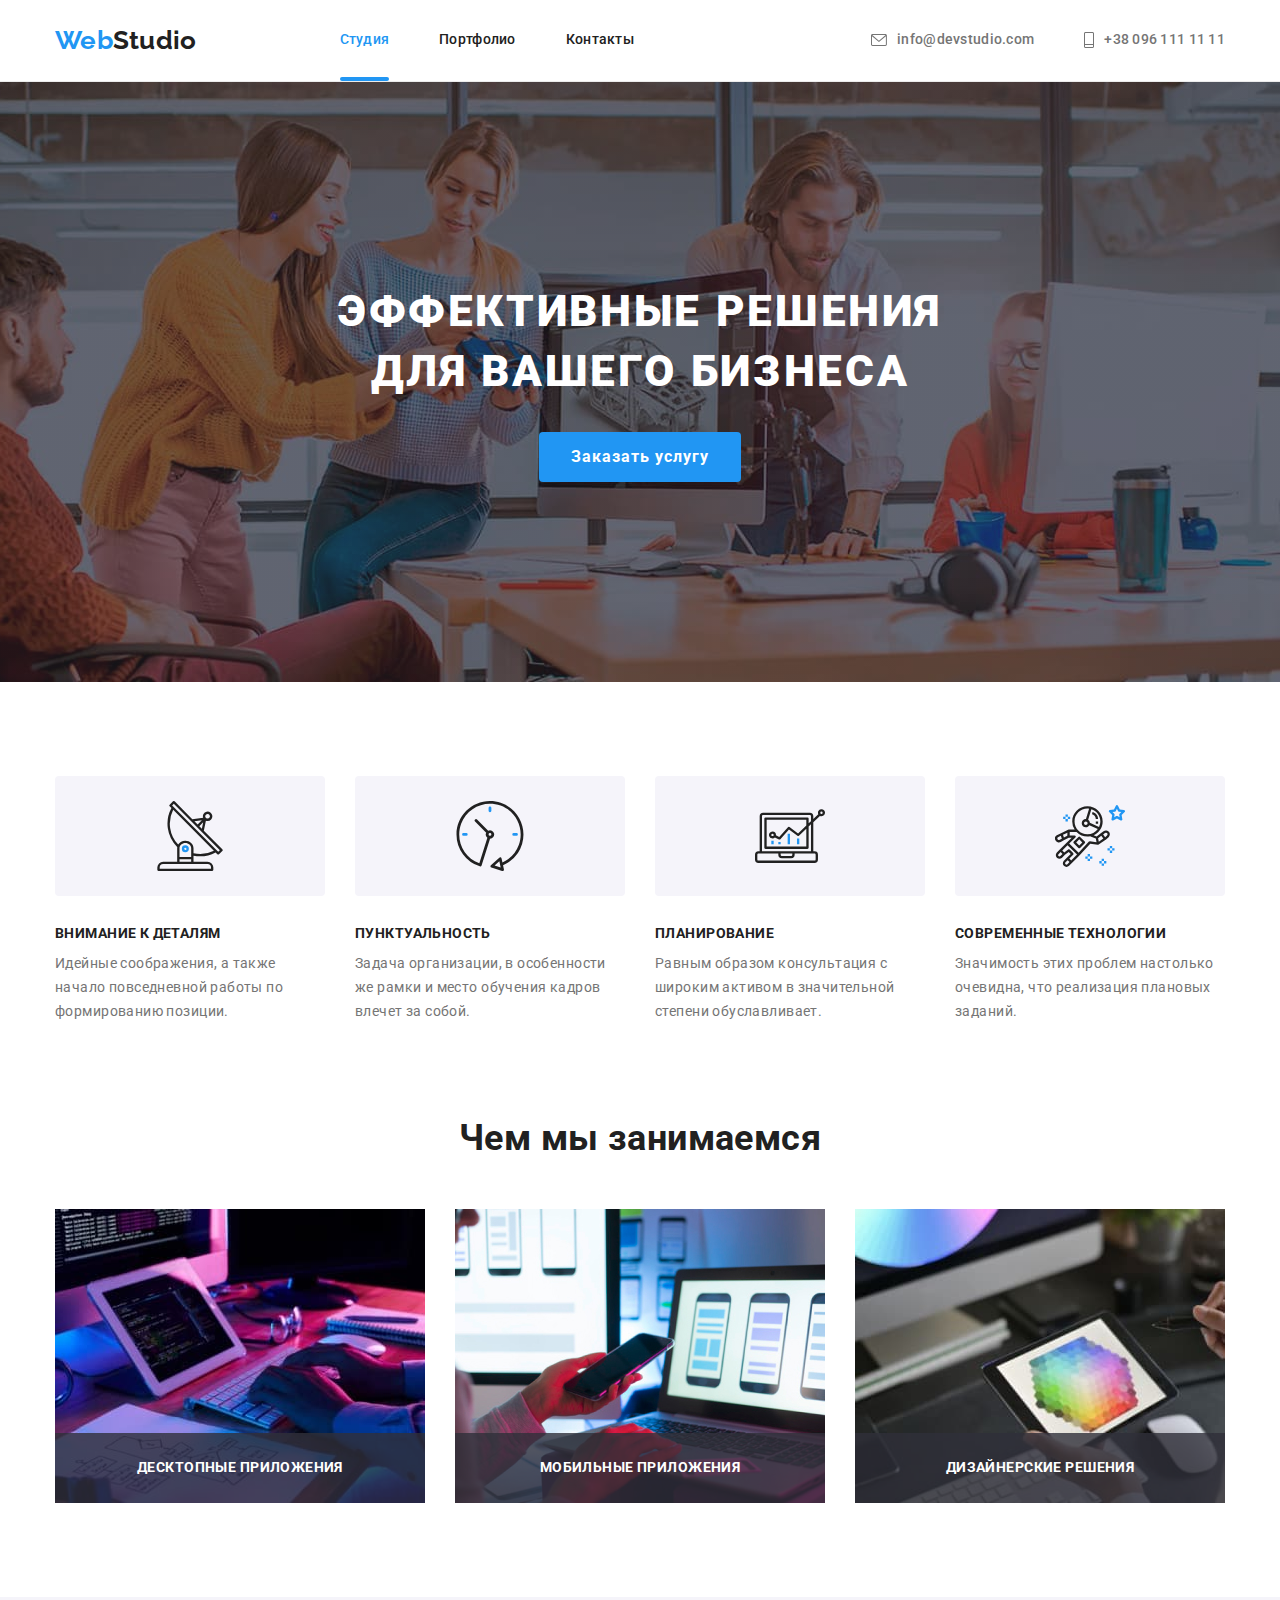
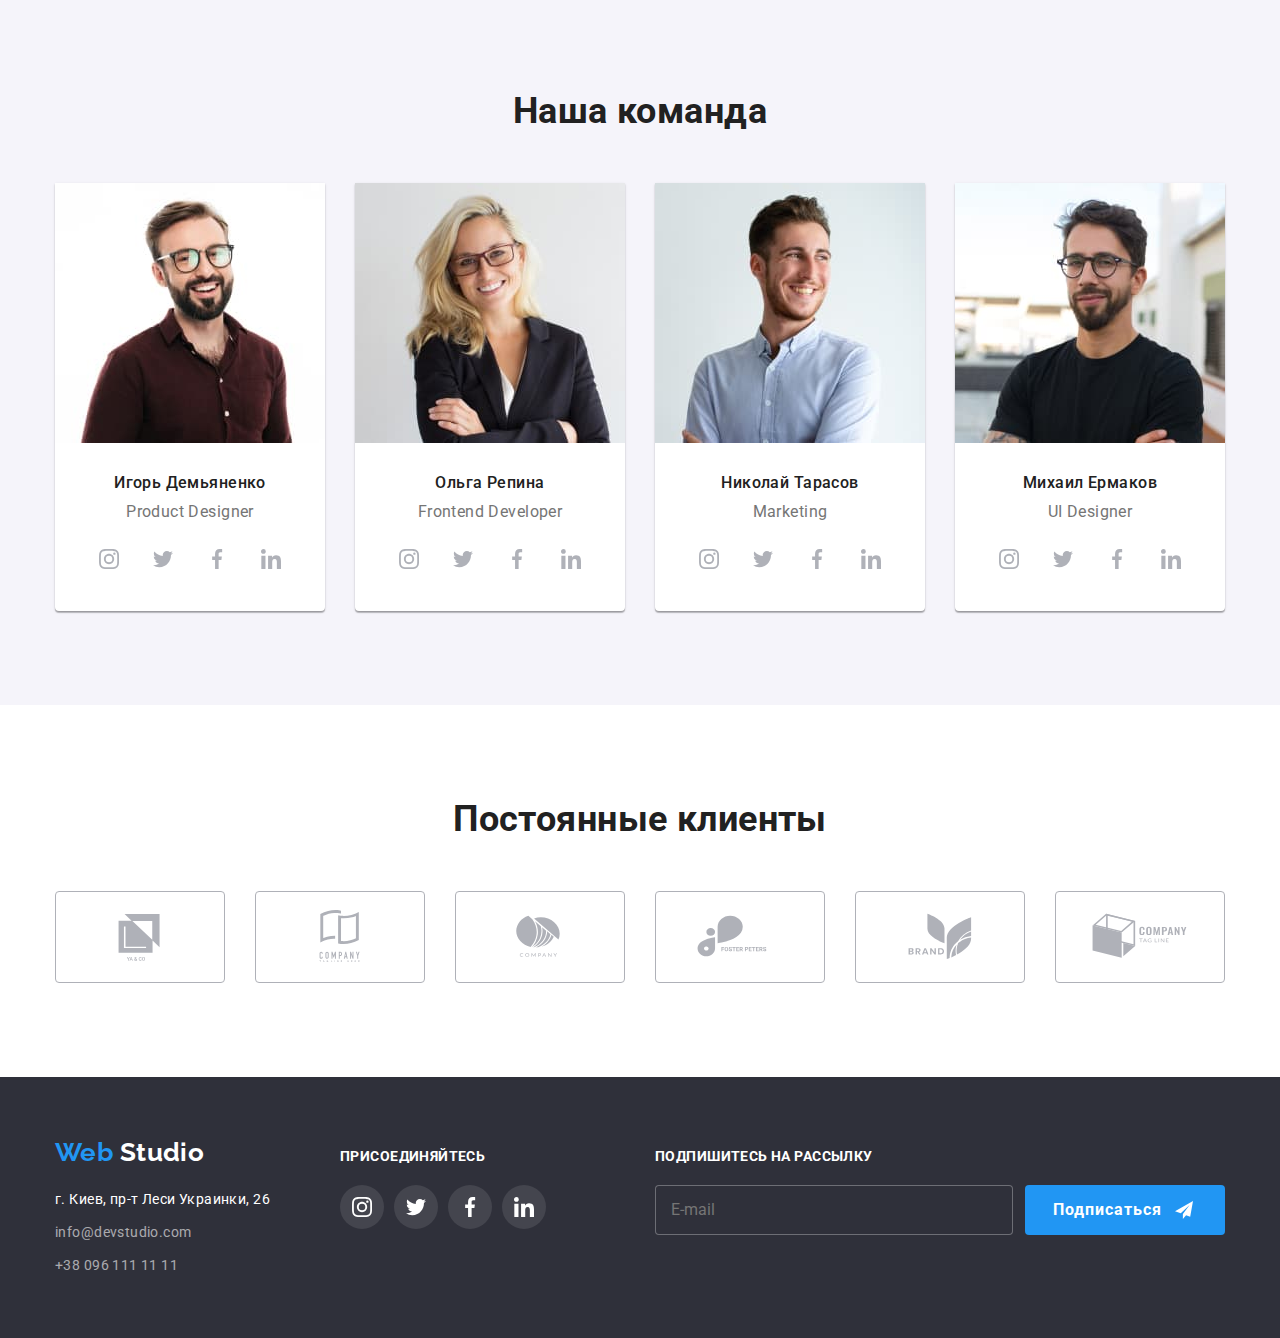
==== commit 7e1e41c9: "webstudio part1" ====
--- a/index.html
+++ b/index.html
@@ -1,427 +1,553 @@
 <!DOCTYPE html>
 <html lang="ru">
-<head>
-    <meta charset="UTF-8">
-    <meta http-equiv="X-UA-Compatible" content="IE=edge">
-    <meta name="viewport" content="width=device-width, initial-scale=1.0">
+  <head>
+    <meta charset="UTF-8" />
+    <meta http-equiv="X-UA-Compatible" content="IE=edge" />
+    <meta name="viewport" content="width=device-width, initial-scale=1.0" />
     <title>Web Studio</title>
-    <link rel="stylesheet" href="https://cdnjs.cloudflare.com/ajax/libs/modern-normalize/1.0.0/modern-normalize.min.css" />
-
-    <link rel="preconnect" href="https://fonts.googleapis.com">
-    <link rel="preconnect" href="https://fonts.gstatic.com" crossorigin>
-
-    <link href="https://fonts.googleapis.com/css2?family=Raleway:wght@700&family=Roboto:wght@400;500;700;900&display=swap" rel="stylesheet">
-
-<link rel="stylesheet" href="./css/styles.css">
-</head>
-<body>
-   
-        <header class="page-header">
-            <div class="container main-nav">
-                <nav class="header-nav">
-                    <a href="index.html" class="page-logo link"><span class="logo-active">Web</span><span
-                            class="logo">Studio</span></a>
-                
-                    <ul class="site-nav">
-                        <li class="item"><a href="./index.html" class="link current">Студия </a></li>
-                        <li class="item"><a href="./portfolio.html" class="link ">Портфолио</a></li>
-                        <li class="item"><a href="" class="link">Контакты</a></li>
-                    </ul>
-                </nav>
-                
-                    <ul class="auth-nav">
-                        <li class="item"><a href="mail:info@devstudio.com" class="link-icon link">
-                            <svg class="auth-icon" width="16" height="12">
-                                <use href="./images/sprite.svg#icon-envelope"></use>
-                            </svg>info@devstudio.com </a></li>
-
-
-                        <li class="item"><a href="tel:+380961111111" class="link-icon link">
-                            <svg class="auth-icon" width="10" height="16">
-                                <use href="./images/sprite.svg#icon-Vector"></use>
-                            </svg>+38 096 111 11 11 </a></li>
-                           
-                    </ul>
-                
-            </div>
-           
-        
-        </header>
-       
+    <link
+      rel="stylesheet"
+      href="https://cdnjs.cloudflare.com/ajax/libs/modern-normalize/1.0.0/modern-normalize.min.css"
+    />
+
+    <link rel="preconnect" href="https://fonts.googleapis.com" />
+    <link rel="preconnect" href="https://fonts.gstatic.com" crossorigin />
+
+    <link
+      href="https://fonts.googleapis.com/css2?family=Raleway:wght@700&family=Roboto:wght@400;500;700;900&display=swap"
+      rel="stylesheet"
+    />
+
+    <link rel="stylesheet" href="./css/styles.css" />
+  </head>
+  <body>
+    <header class="header">
+      <div class="container header__main-nav">
+        <nav class="nav">
+          <a href="index.html" class="nav__page-logo link"
+            ><span class="nav__logo-active">Web</span
+            ><span class="nav__logo">Studio</span></a
+          >
+
+          <ul class="nav__list header__nav-list">
+            <li class="nav__item">
+              <a href="./index.html" class="nav__link link nav__current"
+                >Студия
+              </a>
+            </li>
+            <li class="nav__item">
+              <a href="./portfolio.html" class="nav__link link">Портфолио</a>
+            </li>
+            <li class="nav__item">
+              <a href="" class="nav__link link">Контакты</a>
+            </li>
+          </ul>
+        </nav>
+
+        <ul class="auth__list">
+          <li class="auth__item">
+            <a
+              href="mail:info@devstudio.com"
+              class="auth__link-icon auth__link link"
+            >
+              <svg class="auth__icon" width="16" height="12">
+                <use href="./images/sprite.svg#icon-envelope"></use></svg
+              >info@devstudio.com
+            </a>
+          </li>
+
+          <li class="auth__item">
+            <a href="tel:+380961111111" class="auth__link-icon auth__link link">
+              <svg class="auth__icon" width="10" height="16">
+                <use href="./images/sprite.svg#icon-Vector"></use></svg
+              >+38 096 111 11 11
+            </a>
+          </li>
+        </ul>
+      </div>
+    </header>
+
     <main>
-        <section class="hero">
-            <div class="container">
-                <h1 class="hero-title">Эффективные решения для вашего бизнеса</h1>
-                <button type="button" class="hero-btn" data-modal-open> Заказать услугу </button>
-            </div>
-        </section>
-
-        
-        <section class="section benefits">
-            <div class="container">
-                <h2 class=" visually-hidden">Преимущества</h2>
-                <ul class="section-list">
-                    <li class="item">
-                        <div class="benefits-icon">
-                            <svg class="svg-benefits">
-                                <use href="./images/sprite.svg#icon-antenna" ></use>
-                            </svg>
-
-                        </div>
-                         
-                        <h3 class="title">Внимание к деталям</h3>
-                        <p class="text">Идейные соображения, а также начало повседневной работы по формированию позиции.</p>
-                    </li>
-                    <li class="item">
-                        <div class="benefits-icon">
-                            <svg class="svg-benefits">
-                                <use href="./images/sprite.svg#icon-clock"></use>
-                            </svg>
-                        
-                        </div>
-                        <h3 class="title">Пунктуальность</h3>
-                         <p class="text">Задача организации, в особенности же рамки и место обучения кадров влечет за собой.</p>
-                    </li>
-                    <li class="item">
-                        <div class="benefits-icon">
-                            <svg class="svg-benefits">
-                                <use href="./images/sprite.svg#icon-diagram"></use>
-                            </svg>
-                        
-                        </div>
-                        <h3 class="title">Планирование</h3>
-                        <p class="text">Равным образом консультация с широким активом в значительной степени обуславливает.</p>
-                    </li>
-                    <li class="item">
-                        <div class="benefits-icon">
-                            <svg class="svg-benefits">
-                                <use href="./images/sprite.svg#icon-astronaut"></use>
-                            </svg>
-                        
-                        </div>
-                        <h3 class="title">Современные технологии</h3>
-                        <p class="text">Значимость этих проблем настолько очевидна, что реализация плановых заданий.</p>
-                    </li>
-                </ul>
-            </div>
-        </section>
-
-        <section class="section works">
-            <div class="container">
-            
-                <h2 class="works-title">Чем мы занимаемся</h2>
-                <ul class="works-list">
-                    <li class="item"><img src="./images/img1.jpg" alt="Человек печатает на клавиатуре" width="370" height="294">
-                        <div class="works-box">
-                            <p class="works-text">Десктопные приложения</p>
-                        </div>
-                    </li>
-                    <li class="item"><img src="./images/img2.jpg" alt="Человек работает с ноутбуком" width="370" height="294">
-                        <div class="works-box">
-                            <p class="works-text">Мобильные приложения</p>
-                        </div>
-                    </li>
-                    <li class="item"><img src="./images/img3.jpg" alt="Человек работает с планшетом" width="370" height="294">
-                        <div class="works-box">
-                            <p class="works-text">Дизайнерские решения</p>
-                        </div>
-                    </li>
-                </ul>
-            </div>
-        </section>
-
-        <section class="section team">
-              <div class="container">
-                <h2 class="team-title">Наша команда</h2>
-                <ul class="team-list">
-                    <li class="item">
-                        <img src="./images/photo-1.jpg" alt="Куратор" class="imag">
-                        <h3 class="title">Игорь Демьяненко</h3>
-                        <p lang="en" class="text">Product Designer</p>
-                        <ul class="masters-soc-list">
-                            <li class="masters-soc-item"><a href="" class="masters-soc-link link">
-                                <svg class="masters-soc-icon" width="20" height="20">
-                                    <use href="./images/sprite.svg#icon-instagram" ></use>
-                                </svg>
-                            </a></li>
-                            <li class="masters-soc-item"><a href="" class="masters-soc-link">
-                                <svg class="masters-soc-icon" width="20" height="20">
-                                    <use href="./images/sprite.svg#icon-twitter" ></use>
-                                </svg>
-                            </a></li>
-                            <li class="masters-soc-item"><a href="" class="masters-soc-link">
-                                <svg class="masters-soc-icon" width="20" height="20">
-                                    <use href="./images/sprite.svg#icon-facebook" ></use>
-                                </svg>
-                            </a></li>
-                            <li class="masters-soc-item"><a href="" class="masters-soc-link">
-                                <svg class="masters-soc-icon" width="20" height="20">
-                                    <use href="./images/sprite.svg#icon-linkedin" ></use>
-                                </svg>
-                            </a></li>
-                        </ul>
-                    </li>
-                    <li class="item">
-                        <img src="./images/photo-2.jpg" alt="Разработчик" class="imag">
-                        <h3 class="title">Ольга Репина</h3>
-                        <p lang="en" class="text">Frontend Developer</p>
-                        <ul class="masters-soc-list">
-                            <li class="masters-soc-item"><a href="" class="masters-soc-link link">
-                                    <svg class="masters-soc-icon" width="20" height="20">
-                                        <use href="./images/sprite.svg#icon-instagram"></use>
-                                    </svg>
-                                </a></li>
-                            <li class="masters-soc-item"><a href="" class="masters-soc-link">
-                                    <svg class="masters-soc-icon" width="20" height="20">
-                                        <use href="./images/sprite.svg#icon-twitter"></use>
-                                    </svg>
-                                </a></li>
-                            <li class="masters-soc-item"><a href="" class="masters-soc-link">
-                                    <svg class="masters-soc-icon" width="20" height="20">
-                                        <use href="./images/sprite.svg#icon-facebook"></use>
-                                    </svg>
-                                </a></li>
-                            <li class="masters-soc-item"><a href="" class="masters-soc-link">
-                                    <svg class="masters-soc-icon" width="20" height="20">
-                                        <use href="./images/sprite.svg#icon-linkedin"></use>
-                                    </svg>
-                                </a></li>
-                        </ul>
-                    </li>
-                    <li class="item">
-                        <img src="./images/photo-3.jpg" alt="Маркетолог" class="imag">
-                        <h3 class="title">Николай Тарасов</h3>
-                        <p lang="en" class="text">Marketing</p>
-                        <ul class="masters-soc-list">
-                            <li class="masters-soc-item"><a href="" class="masters-soc-link link">
-                                    <svg class="masters-soc-icon" width="20" height="20">
-                                        <use href="./images/sprite.svg#icon-instagram"></use>
-                                    </svg>
-                                </a></li>
-                            <li class="masters-soc-item"><a href="" class="masters-soc-link">
-                                    <svg class="masters-soc-icon" width="20" height="20">
-                                        <use href="./images/sprite.svg#icon-twitter"></use>
-                                    </svg>
-                                </a></li>
-                            <li class="masters-soc-item"><a href="" class="masters-soc-link">
-                                    <svg class="masters-soc-icon" width="20" height="20">
-                                        <use href="./images/sprite.svg#icon-facebook"></use>
-                                    </svg>
-                                </a></li>
-                            <li class="masters-soc-item"><a href="" class="masters-soc-link">
-                                    <svg class="masters-soc-icon" width="20" height="20">
-                                        <use href="./images/sprite.svg#icon-linkedin"></use>
-                                    </svg>
-                                </a></li>
-                        </ul>
-                    </li>
-                    <li class="item">
-                        <img src="./images/photo-4.jpg" alt="Дизайнер" class="imag">
-                        <h3 class="title">Михаил Ермаков</h3>
-                        <p lang="en" class="text">UI Designer</p>
-                        <ul class="masters-soc-list">
-                            <li class="masters-soc-item"><a href="" class="masters-soc-link link">
-                                    <svg class="masters-soc-icon" width="20" height="20">
-                                        <use href="./images/sprite.svg#icon-instagram"></use>
-                                    </svg>
-                                </a></li>
-                            <li class="masters-soc-item"><a href="" class="masters-soc-link">
-                                    <svg class="masters-soc-icon" width="20" height="20">
-                                        <use href="./images/sprite.svg#icon-twitter"></use>
-                                    </svg>
-                                </a></li>
-                            <li class="masters-soc-item"><a href="" class="masters-soc-link">
-                                    <svg class="masters-soc-icon" width="20" height="20">
-                                        <use href="./images/sprite.svg#icon-facebook"></use>
-                                    </svg>
-                                </a></li>
-                            <li class="masters-soc-item"><a href="" class="masters-soc-link">
-                                    <svg class="masters-soc-icon" width="20" height="20">
-                                        <use href="./images/sprite.svg#icon-linkedin"></use>
-                                    </svg>
-                                </a></li>
-                        </ul>
-                    </li>
-                </ul>
-            </div>      
-        </section>
-
-        <section class="section clients">
-            <div class="container ">
-                <h2 class="clients-title">Постоянные клиенты</h2>
-                <ul class="clients-list">
-                    <li class="clients-item">
-                        <a href="/" class="clients-link"><svg class="clients-icon" width="160" height="60">
-                            <use href="./images/sprite.svg#icon-Logo"></use>
-                                    </svg>
-                        </a>
-                    </li>
-                    <li class="clients-item">
-                        <a href="/" class="clients-link"><svg class="clients-icon" width="160" height="60">
-                                <use href="./images/sprite.svg#icon-Logo1"></use>
-                            </svg>
-                        </a>
-                       
-                    </li>
-                    <li class="clients-item">
-                        <a href="/" class="clients-link"><svg class="clients-icon" width="160" height="60">
-                                <use href="./images/sprite.svg#icon-Logo2"></use>
-                            </svg>
-                        </a>
-                    </li>
-                    <li class="clients-item">
-                        <a href="/" class="clients-link"><svg class="clients-icon" width="160" height="60">
-                                <use href="./images/sprite.svg#icon-Logo3"></use>
-                            </svg>
-                        </a>
-                    </li>
-                    <li class="clients-item">
-                        <a href="/" class="clients-link"><svg class="clients-icon" width="160" height="60">
-                                <use href="./images/sprite.svg#icon-Logo4"></use>
-                            </svg>
-                        </a>
-                    </li>
-                    <li class="clients-item">
-                        <a href="/" class="clients-link"><svg class="clients-icon" width="160" height="60">
-                                <use href="./images/sprite.svg#icon-Logo5"></use>
-                            </svg>
-                        </a>
-                    </li>
-                </ul>
-            </div>
-        </section>
+      <section class="hero">
+        <div class="container">
+          <h1 class="hero__title">Эффективные решения для вашего бизнеса</h1>
+          <button type="button" class="hero__btn" data-modal-open>
+            Заказать услугу
+          </button>
+        </div>
+      </section>
+
+      <section class="section benefits">
+        <div class="container">
+          <h2 class="visually__hidden">Преимущества</h2>
+          <ul class="section-list">
+            <li class="section-list__item">
+              <div class="section-list__benefits-icon">
+                <svg class="section-list__svg-benefits">
+                  <use href="./images/sprite.svg#icon-antenna"></use>
+                </svg>
+              </div>
+
+              <h3 class="section-list__title">Внимание к деталям</h3>
+              <p class="section-list__text">
+                Идейные соображения, а также начало повседневной работы по
+                формированию позиции.
+              </p>
+            </li>
+            <li class="section-list__item">
+              <div class="section-list__benefits-icon">
+                <svg class="section-list__svg-benefits">
+                  <use href="./images/sprite.svg#icon-clock"></use>
+                </svg>
+              </div>
+              <h3 class="section-list__title">Пунктуальность</h3>
+              <p class="section-list__text">
+                Задача организации, в особенности же рамки и место обучения
+                кадров влечет за собой.
+              </p>
+            </li>
+            <li class="section-list__item">
+              <div class="section-list__benefits-icon">
+                <svg class="section-list__svg-benefits">
+                  <use href="./images/sprite.svg#icon-diagram"></use>
+                </svg>
+              </div>
+              <h3 class="section-list__title">Планирование</h3>
+              <p class="section-list__text">
+                Равным образом консультация с широким активом в значительной
+                степени обуславливает.
+              </p>
+            </li>
+            <li class="section-list__item">
+              <div class="section-list__benefits-icon">
+                <svg class="section-list__svg-benefits">
+                  <use href="./images/sprite.svg#icon-astronaut"></use>
+                </svg>
+              </div>
+              <h3 class="section-list__title">Современные технологии</h3>
+              <p class="section-list__text">
+                Значимость этих проблем настолько очевидна, что реализация
+                плановых заданий.
+              </p>
+            </li>
+          </ul>
+        </div>
+      </section>
+
+      <section class="section works">
+        <div class="container">
+          <h2 class="section__title">Чем мы занимаемся</h2>
+          <ul class="activity__list">
+            <li class="activity__item">
+              <img
+                src="./images/img1.jpg"
+                alt="Человек печатает на клавиатуре"
+                width="370"
+                height="294"
+              />
+              <div class="activity__box">
+                <p class="activity__text">Десктопные приложения</p>
+              </div>
+            </li>
+            <li class="activity__item">
+              <img
+                src="./images/img2.jpg"
+                alt="Человек работает с ноутбуком"
+                width="370"
+                height="294"
+              />
+              <div class="activity__box">
+                <p class="activity__text">Мобильные приложения</p>
+              </div>
+            </li>
+            <li class="activity__item">
+              <img
+                src="./images/img3.jpg"
+                alt="Человек работает с планшетом"
+                width="370"
+                height="294"
+              />
+              <div class="activity__box">
+                <p class="activity__text">Дизайнерские решения</p>
+              </div>
+            </li>
+          </ul>
+        </div>
+      </section>
+
+      <section class="section team">
+        <div class="container">
+          <h2 class="section__title">Наша команда</h2>
+          <ul class="team__list">
+            <li class="team__item">
+              <img
+                src="./images/photo-1.jpg"
+                alt="Куратор"
+                class="team__imag"
+              />
+              <h3 class="team__name">Игорь Демьяненко</h3>
+              <p lang="en" class="team__text">Product Designer</p>
+              <ul class="soc__list">
+                <li class="soc__item">
+                  <a href="" class="soc__link link">
+                    <svg class="soc__icon" width="20" height="20">
+                      <use href="./images/sprite.svg#icon-instagram"></use>
+                    </svg>
+                  </a>
+                </li>
+                <li class="soc__item">
+                  <a href="" class="soc__link">
+                    <svg class="soc__icon" width="20" height="20">
+                      <use href="./images/sprite.svg#icon-twitter"></use>
+                    </svg>
+                  </a>
+                </li>
+                <li class="soc__item">
+                  <a href="" class="soc__link">
+                    <svg class="soc__icon" width="20" height="20">
+                      <use href="./images/sprite.svg#icon-facebook"></use>
+                    </svg>
+                  </a>
+                </li>
+                <li class="soc__item">
+                  <a href="" class="soc__link">
+                    <svg class="soc__icon" width="20" height="20">
+                      <use href="./images/sprite.svg#icon-linkedin"></use>
+                    </svg>
+                  </a>
+                </li>
+              </ul>
+            </li>
+            <li class="team__item">
+              <img
+                src="./images/photo-2.jpg"
+                alt="Разработчик"
+                class="team__imag imag"
+              />
+              <h3 class="team__name">Ольга Репина</h3>
+              <p lang="en" class="team__text">Frontend Developer</p>
+              <ul class="soc__list">
+                <li class="soc__item">
+                  <a href="" class="soc__link link">
+                    <svg class="soc__icon" width="20" height="20">
+                      <use href="./images/sprite.svg#icon-instagram"></use>
+                    </svg>
+                  </a>
+                </li>
+                <li class="soc__item">
+                  <a href="" class="soc__link">
+                    <svg class="soc__icon" width="20" height="20">
+                      <use href="./images/sprite.svg#icon-twitter"></use>
+                    </svg>
+                  </a>
+                </li>
+                <li class="soc__item">
+                  <a href="" class="soc__link">
+                    <svg class="soc__icon" width="20" height="20">
+                      <use href="./images/sprite.svg#icon-facebook"></use>
+                    </svg>
+                  </a>
+                </li>
+                <li class="soc__item">
+                  <a href="" class="soc__link">
+                    <svg class="soc__icon" width="20" height="20">
+                      <use href="./images/sprite.svg#icon-linkedin"></use>
+                    </svg>
+                  </a>
+                </li>
+              </ul>
+            </li>
+            <li class="team__item">
+              <img
+                src="./images/photo-3.jpg"
+                alt="Маркетолог"
+                class="team__imag"
+              />
+              <h3 class="team__name">Николай Тарасов</h3>
+              <p lang="en" class="team__text">Marketing</p>
+              <ul class="soc__list">
+                <li class="soc__item">
+                  <a href="" class="soc__link link">
+                    <svg class="soc__icon" width="20" height="20">
+                      <use href="./images/sprite.svg#icon-instagram"></use>
+                    </svg>
+                  </a>
+                </li>
+
+                <li class="soc__item">
+                  <a href="" class="soc__link">
+                    <svg class="soc__icon" width="20" height="20">
+                      <use href="./images/sprite.svg#icon-twitter"></use>
+                    </svg>
+                  </a>
+                </li>
+                <li class="soc__item">
+                  <a href="" class="soc__link">
+                    <svg class="soc__icon" width="20" height="20">
+                      <use href="./images/sprite.svg#icon-facebook"></use>
+                    </svg>
+                  </a>
+                </li>
+                <li class="soc__item">
+                  <a href="" class="soc__link">
+                    <svg class="soc__icon" width="20" height="20">
+                      <use href="./images/sprite.svg#icon-linkedin"></use>
+                    </svg>
+                  </a>
+                </li>
+              </ul>
+            </li>
+            <li class="team__item">
+              <img
+                src="./images/photo-4.jpg"
+                alt="Дизайнер"
+                class="team__imag"
+              />
+              <h3 class="team__name">Михаил Ермаков</h3>
+              <p lang="en" class="team__text">UI Designer</p>
+              <ul class="soc__list">
+                <li class="soc__item">
+                  <a href="" class="soc__link link">
+                    <svg class="soc__icon" width="20" height="20">
+                      <use href="./images/sprite.svg#icon-instagram"></use>
+                    </svg>
+                  </a>
+                </li>
+                <li class="soc__item">
+                  <a href="" class="soc__link">
+                    <svg class="soc__icon" width="20" height="20">
+                      <use href="./images/sprite.svg#icon-twitter"></use>
+                    </svg>
+                  </a>
+                </li>
+                <li class="soc__item">
+                  <a href="" class="soc__link">
+                    <svg class="soc__icon" width="20" height="20">
+                      <use href="./images/sprite.svg#icon-facebook"></use>
+                    </svg>
+                  </a>
+                </li>
+                <li class="soc__item">
+                  <a href="" class="soc__link">
+                    <svg class="soc__icon" width="20" height="20">
+                      <use href="./images/sprite.svg#icon-linkedin"></use>
+                    </svg>
+                  </a>
+                </li>
+              </ul>
+            </li>
+          </ul>
+        </div>
+      </section>
+
+      <section class="section clients">
+        <div class="container">
+          <h2 class="section__title">Постоянные клиенты</h2>
+          <ul class="clients__list">
+            <li class="clients__item">
+              <a href="/" class="clients__link"
+                ><svg class="clients__icon" width="160" height="60">
+                  <use href="./images/sprite.svg#icon-Logo"></use>
+                </svg>
+              </a>
+            </li>
+            <li class="clients__item">
+              <a href="/" class="clients__link"
+                ><svg class="clients__icon" width="160" height="60">
+                  <use href="./images/sprite.svg#icon-Logo1"></use>
+                </svg>
+              </a>
+            </li>
+            <li class="clients__item">
+              <a href="/" class="clients__link"
+                ><svg class="clients__icon" width="160" height="60">
+                  <use href="./images/sprite.svg#icon-Logo2"></use>
+                </svg>
+              </a>
+            </li>
+            <li class="clients__item">
+              <a href="/" class="clients__link"
+                ><svg class="clients__icon" width="160" height="60">
+                  <use href="./images/sprite.svg#icon-Logo3"></use>
+                </svg>
+              </a>
+            </li>
+            <li class="clients__item">
+              <a href="/" class="clients__link"
+                ><svg class="clients__icon" width="160" height="60">
+                  <use href="./images/sprite.svg#icon-Logo4"></use>
+                </svg>
+              </a>
+            </li>
+            <li class="clients__item">
+              <a href="/" class="clients__link"
+                ><svg class="clients__icon" width="160" height="60">
+                  <use href="./images/sprite.svg#icon-Logo5"></use>
+                </svg>
+              </a>
+            </li>
+          </ul>
+        </div>
+      </section>
     </main>
 
-<footer class="group">
-    <div class="container footer">
+    <footer class="group">
+      <div class="container footer">
         <div class="foot-nav">
-        <a href="index.html" class="foot-logo link"> <span class="logo-active">Web</span> <span class="logo">Studio</span></a>
-        <address class="place">
-            <ul class="menu">
-                <li class="item"><a href="https://goo.gl/maps/wAKZmXzCCc5WXMGi8" target="blank" rel="noopener nofollow noreferrer"
-                        class="home-link link">
-                        г. Киев, пр-т Леси Украинки, 26</a></li>
-                <li class="item"><a href="mail:info@devstudio.com" class="link-direction link">info@devstudio.com</a></li>
-                <li class="item"><a href="tel:+380961111111" class="link-direction link">+38 096 111 11 11</a></li>
+          <a href="index.html" class="nav__logo-active foot-nav__logo link">
+            <span class="logo__active">Web</span>
+            <span class="footer__logo">Studio</span></a
+          >
+          <address class="place">
+            <ul class="place__menu menu">
+              <li class="menu__item">
+                <a
+                  href="https://goo.gl/maps/wAKZmXzCCc5WXMGi8"
+                  target="blank"
+                  rel="noopener nofollow noreferrer"
+                  class="menu__home-link link"
+                >
+                  г. Киев, пр-т Леси Украинки, 26</a
+                >
+              </li>
+              <li class="menu__item">
+                <a
+                  href="mail:info@devstudio.com"
+                  class="menu__link-direction link"
+                  >info@devstudio.com</a
+                >
+              </li>
+              <li class="menu__item">
+                <a href="tel:+380961111111" class="menu__link-direction link"
+                  >+38 096 111 11 11</a
+                >
+              </li>
             </ul>
-        </address>
-        </div>
+          </address>
+        </div>
+
         <div class="join">
-            <p class="join-title">присоединяйтесь</p>
-           
-                <ul class="join-list">
-                    <li class="join-item"><a href="" class="join-link">
-                            <svg class="join-icon" width="20" height="20">
-                                <use href="./images/sprite.svg#icon-instagram"></use>
-                            </svg>
-                        </a></li>
-                    <li class="join-item"><a href="" class="join-link">
-                            <svg class="join-icon" width="20" height="20">
-                                <use href="./images/sprite.svg#icon-twitter"></use>
-                            </svg>
-                        </a></li>
-                    <li class="join-item"><a href="" class="join-link">
-                            <svg class="join-icon" width="20" height="20">
-                                <use href="./images/sprite.svg#icon-facebook"></use>
-                            </svg>
-                        </a></li>
-                    <li class="join-item"><a href="" class="join-link">
-                            <svg class="join-icon" width="20" height="20">
-                                <use href="./images/sprite.svg#icon-linkedin"></use>
-                            </svg>
-                        </a></li>
-                </ul>
-            
+          <p class="join__title">присоединяйтесь</p>
+
+          <ul class="join__list">
+            <li class="join__item">
+              <a href="" class="join__link">
+                <svg class="join__icon" width="20" height="20">
+                  <use href="./images/sprite.svg#icon-instagram"></use>
+                </svg>
+              </a>
+            </li>
+            <li class="join__item">
+              <a href="" class="join__link">
+                <svg class="join__icon" width="20" height="20">
+                  <use href="./images/sprite.svg#icon-twitter"></use>
+                </svg>
+              </a>
+            </li>
+            <li class="join__item">
+              <a href="" class="join__link">
+                <svg class="join__icon" width="20" height="20">
+                  <use href="./images/sprite.svg#icon-facebook"></use>
+                </svg>
+              </a>
+            </li>
+            <li class="join__item">
+              <a href="" class="join__link">
+                <svg class="join__icon" width="20" height="20">
+                  <use href="./images/sprite.svg#icon-linkedin"></use>
+                </svg>
+              </a>
+            </li>
+          </ul>
         </div>
 
         <div class="subscribe">
-            <p class="subscribe-title">Подпишитесь на рассылку</p>
-            <form name="subscribe-form" class="subscribe-form">
-                    <input  type="email" placeholder="E-mail" class="subscribe-input">
-                    <button type="submit" class="subscribe-button">
-                        Подписаться
-                        <svg class="subscribe-icon" width="24" height="24" >
-                            <use href="./images/sprite.svg#icon-send"></use>
-                        </svg>
-                    </button>
-                 
-            </form>
-
-
-        </div>
+          <p class="subscribe__title">Подпишитесь на рассылку</p>
+          <form name="subscribe-form" class="subscribe__form">
+            <input type="email" placeholder="E-mail" class="subscribe__input" />
+            <button type="submit" class="subscribe__button">
+              Подписаться
+              <svg class="subscribe__icon" width="24" height="24">
+                <use href="./images/sprite.svg#icon-send"></use>
+              </svg>
+            </button>
+          </form>
+        </div>
+      </div>
+    </footer>
+
+    <div class="backdrop is-hidden" data-modal>
+      <div class="modal">
+        <button type="button" class="modal__close-btn" data-modal-close>
+          <svg width="18" height="18">
+            <use href="./images/sprite.svg#close-modal"></use>
+          </svg>
+        </button>
+
+        <p class="modal__title">Оставьте свои данные, мы вам перезвоним</p>
+        <form class="modal__form">
+          <label class="modal__filed">
+            <span class="modal__label">Имя</span>
+            <span class="modal__wrap">
+              <input type="text" name="name" class="modal__input" />
+              <svg class="modal__icon" width="18" height="18">
+                <use href="./images/sprite.svg#icon-person"></use>
+              </svg>
+            </span>
+          </label>
+
+          <label class="modal__filed">
+            <span class="modal__label">Телефон</span>
+            <span class="modal__wrap">
+              <input type="tel" name="tel" class="modal__input" />
+
+              <svg class="modal__icon" width="18" height="18">
+                <use href="./images/sprite.svg#icon-phone"></use>
+              </svg>
+            </span>
+          </label>
+
+          <label class="modal__filed">
+            <span class="modal__label">Почта</span>
+            <span class="modal__wrap">
+              <input type="email" name="email" class="modal__input" />
+
+              <svg class="modal__icon" width="18" height="18">
+                <use href="./images/sprite.svg#icon-email"></use>
+              </svg>
+            </span>
+          </label>
+
+          <label class="modal__comment">
+            <span class="modal__label">Комментарий</span>
+            <textarea
+              name="comment"
+              class="modal__area"
+              placeholder="Введите текст"
+            ></textarea>
+          </label>
+
+          <label class="modal__check-filed">
+            <input
+              type="checkbox"
+              name="check"
+              class="visually__hidden modal__check-input"
+            />
+            <span class="modal__check-label">
+              <svg class="modal__check-icon" width="11" height="8">
+                <use href="./images/sprite.svg#icon-check"></use>
+              </svg>
+            </span>
+            <span class="modal__check-text"
+              >Соглашаюсь с рассылкой и принимаю</span
+            >
+            <a href="" class="modal__check-link">Условия договора</a>
+          </label>
+          <button type="submit" class="modal__check-button">Отправить</button>
+        </form>
+      </div>
     </div>
 
-    
-
-</footer>
-
-    <div class="backdrop is-hidden" data-modal>
-        <div class="modal">
-            <button type="button" class="close-btn" data-modal-close>
-                <svg  width="18" height="18">
-                    <use href="./images/sprite.svg#close-modal"> </use>
-                </svg>
-            </button>
-
-            <p class="modal-title">Оставьте свои данные, мы вам перезвоним</p>
-            <form class="form-modal">
-            <label class="form-filed">
-                <span class="form-label">Имя</span>
-                <span class="input-wrap">
-                <input type="text" name="name" class="form-input">
-                    <svg class="form-icon" width="18" height=18>
-                        <use href="./images/sprite.svg#icon-person"></use>
-                    </svg>
-                </span>
-            </label>
-
-            <label class="form-filed">
-                <span class="form-label">Телефон</span>
-                <span class="input-wrap">
-                    <input type="tel" name="tel" class="form-input">
-            
-                    <svg class="form-icon" width="18" height=18>
-                        <use href="./images/sprite.svg#icon-phone"></use>
-                    </svg>
-                </span>
-            </label>
-
-            <label class="form-filed">
-                <span class="form-label">Почта</span>
-                <span class="input-wrap">
-                    <input type="email" name="email" class="form-input">
-            
-                    <svg class="form-icon" width="18" height=18>
-                        <use href="./images/sprite.svg#icon-email"></use>
-                    </svg>
-                </span>
-            </label>
-
-            <label class="form-comment">
-                <span class="form-label">Комментарий</span>
-                <textarea name="comment" class="form-area" placeholder="Введите текст"></textarea>
-            </label>
-
-            <label class="check-filed">
-                <input type="checkbox" name="check" class= "visually-hidden check-input">
-                <span class="check-label">
-                    <svg class="check-icon" width="11" height=8>
-                        <use href="./images/sprite.svg#icon-check"></use>
-                    </svg>
-                </span>    
-                    <span class="check-text">Соглашаюсь с рассылкой и принимаю</span>
-                    <a href="" class="check-link">Условия договора</a>
-            </label>
-            <button type="submit" class="check-button">Отправить</button>
-
-            
-            
-            </form>
-        </div>
-        
-    </div>
-
     <script src="./js/modal.js"></script>
-
-</body>
-</html>+  </body>
+</html>
--- a/css/styles.css
+++ b/css/styles.css
@@ -1,37 +1,35 @@
-:root{
-    --primary-text-color: #757575;
-    --title-text-color:#212121;
-    --accent-color:#2196F3;
-    --second-accent-color:#188CE8;
-    --white-text-color: #FFFFFF;
-    --primary-background-color:#FFFFFF; 
-    --second-background-color:#2F303A;
-    --third-background-color:#F5F4FA;
-    --footer-color:rgba(255, 255, 255, 0.6);
-    --background-soc-icon:#AFB1B8;
-    --box-shadow--accent: 0px 4px 4px rgba(0, 0, 0, 0.25);
-    --time-function: cubic-bezier(0.4, 0, 0.2, 1);
-}
-
-body{
-    font-family: 'Roboto',sans-serif;
-    background-color: var(--primary-background-color);
-    color: var(--primary-text-color);
-    font-size: 14px;
-    letter-spacing: 0.03em;
-    
-}
-img{
-    display: block;
-    min-width: 100%;
-    height: auto;
-    
-}
-
-ul{
-    padding: 0;
-    margin: 0;
-    list-style: none;
+:root {
+  --primary-text-color: #757575;
+  --title-text-color: #212121;
+  --accent-color: #2196f3;
+  --second-accent-color: #188ce8;
+  --white-text-color: #ffffff;
+  --primary-background-color: #ffffff;
+  --second-background-color: #2f303a;
+  --third-background-color: #f5f4fa;
+  --footer-color: rgba(255, 255, 255, 0.6);
+  --background-soc-icon: #afb1b8;
+  --box-shadow--accent: 0px 4px 4px rgba(0, 0, 0, 0.25);
+  --time-function: cubic-bezier(0.4, 0, 0.2, 1);
+}
+
+body {
+  font-family: "Roboto", sans-serif;
+  background-color: var(--primary-background-color);
+  color: var(--primary-text-color);
+  font-size: 14px;
+  letter-spacing: 0.03em;
+}
+img {
+  display: block;
+  min-width: 100%;
+  height: auto;
+}
+
+ul {
+  padding: 0;
+  margin: 0;
+  list-style: none;
 }
 
 h1,
@@ -40,1068 +38,997 @@
 h4,
 h5,
 h6,
-p{
-    margin: 0;
-    padding: 0;
-}
-
-.link{
-    text-decoration: none;
+p {
+  margin: 0;
+  padding: 0;
+}
+
+.link {
+  text-decoration: none;
 }
 
 .container {
-    width: 1200px;
-    margin: 0 auto;
-    padding: 0 15px;
-
-    /* outline: 2px solid tomato; */
+  width: 1200px;
+  margin: 0 auto;
+  padding: 0 15px;
+
+  /* outline: 2px solid tomato; */
 }
 
 .section {
-    padding: 94px 0;
+  padding: 94px 0;
 }
 /* ---------------------logo----------------- */
-.page-logo:focus{
-    color: var(--accent-color);
-}
-
-.page-logo{
-    padding-top: 25px;
-    padding-bottom: 25px;
-}
-
-.logo-active{
-    color: var(--accent-color);
-
-    font-family:'Raleway',sans-serif;
-    font-weight: 700;
-    font-size: 26px;
-    line-height: 1.19;
-}
-
-.logo{
-    color: var(--title-text-color);
-
-    font-family:'Raleway',sans-serif;
-    font-weight: 700;
-    font-size: 26px;
-    line-height: 1.19; 
+.nav__page-logo:focus {
+  color: var(--accent-color);
+}
+
+.nav__page-logo {
+  padding-top: 25px;
+  padding-bottom: 25px;
+}
+
+.nav__logo-active {
+  color: var(--accent-color);
+
+  font-family: "Raleway", sans-serif;
+  font-weight: 700;
+  font-size: 26px;
+  line-height: 1.19;
+}
+
+.nav__logo {
+  color: var(--title-text-color);
+
+  font-family: "Raleway", sans-serif;
+  font-weight: 700;
+  font-size: 26px;
+  line-height: 1.19;
 }
 /* --------------------header-------------------- */
 
-
-.page-header{
-    border-bottom: 1px solid #ECECEC;
-
-    font-weight: 500;
-    line-height: 1.14;
-    letter-spacing: 0.02em;
+.header {
+  border-bottom: 1px solid #ececec;
+
+  font-weight: 500;
+  line-height: 1.14;
+  letter-spacing: 0.02em;
 }
 
 /* main-nav */
-.main-nav{
-    display: flex;
-    align-items: center;
-}
-
-.header-nav{
-    display: flex;
-}
-
-.site-nav .link {
-    display: block;
-    padding-top: 32px;
-    padding-bottom: 32px;
-
-    color: var(--title-text-color);
-
-    transition: color 250ms var(--time-function);
-}
-
-.site-nav{
-    display: flex;
-    margin-left: 93px;
-}
-
-.site-nav .item+ .item{
-    margin-left: 50px;
+.header__main-nav {
+  display: flex;
+  align-items: center;
+}
+
+.nav {
+  display: flex;
+}
+
+.nav__link {
+  display: block;
+  padding-top: 32px;
+  padding-bottom: 32px;
+
+  color: var(--title-text-color);
+
+  transition: color 250ms var(--time-function);
+}
+
+.header__nav-list {
+  display: flex;
+  margin-left: 93px;
+}
+
+.nav__item {
+  margin-left: 50px;
 }
 
 /* auth-nav */
-
-.link-icon{
-    display: flex;
-    align-items: center;
-}
-.auth-icon{
-    display: inline-block;
-    fill: currentColor;
-    margin-right: 10px;
-    justify-content: center;
-}
-
-.auth-nav{
-  
-    display: flex;
- 
-    margin-left: auto;
-}
-
-.auth-nav .item+.item{
-    margin-left: 50px;
-}
-
-.auth-nav .link {
-    padding-top: 32px;
-    padding-bottom: 32px;
-
-    
-
-    color: var(--primary-text-color);
-
-    transition: color 250ms var(--time-function);
-}
-
-.site-nav .link:hover,
-.site-nav .link:focus,
-.auth-nav .link:focus,
-.auth-nav .link:hover {
-    color: var(--accent-color);   
- 
-}
-
-.site-nav .current{
-    position: relative;
-    color: var(--accent-color);
-    
-}
-
-.current::after{
-    content: "";
-    position: absolute;
-    left: 0;
-    bottom: -1px;
-  
-    width: 100%;
-    height: 4px;
-    display: block;
-
-     background-color: var(--accent-color);
-
-    border-radius: 2px;
-
+.auth__list {
+  display: flex;
+
+  margin-left: auto;
+}
+
+.auth__link-icon {
+  display: flex;
+  align-items: center;
+}
+
+.auth__icon {
+  display: inline-block;
+  fill: currentColor;
+  margin-right: 10px;
+  justify-content: center;
+}
+
+.auth__item {
+  margin-left: 50px;
+}
+
+.auth__link {
+  padding-top: 32px;
+  padding-bottom: 32px;
+
+  color: var(--primary-text-color);
+
+  transition: color 250ms var(--time-function);
+}
+
+.nav__link:hover,
+.nav__link:focus,
+.auth__link:focus,
+.auth__link:hover {
+  color: var(--accent-color);
+}
+
+.nav__current {
+  position: relative;
+  color: var(--accent-color);
+}
+
+.nav__current:after {
+  content: "";
+  position: absolute;
+  left: 0;
+  bottom: -1px;
+
+  width: 100%;
+  height: 4px;
+  display: block;
+
+  background-color: var(--accent-color);
+
+  border-radius: 2px;
 }
 
 /* -------------------Modal-------------------------------------- */
-.backdrop{
-    position: fixed;
-    top: 0;
-    left: 0;
-
-    width: 100%;
-    height: 100%;
-
-    visibility: visible;
-    opacity: 1;
-    transform: scale(1);
-
-    background-color: rgba(0, 0, 0, 0.2);
-    box-shadow:var(--box-shadow--accent);
-
-    transition: opacity 250ms var(--time-function),transform 250ms var(--time-function),visibility 250ms var(--time-function);
+.backdrop {
+  position: fixed;
+  top: 0;
+  left: 0;
+
+  width: 100%;
+  height: 100%;
+
+  visibility: visible;
+  opacity: 1;
+  transform: scale(1);
+
+  background-color: rgba(0, 0, 0, 0.2);
+  box-shadow: var(--box-shadow--accent);
+
+  transition: opacity 250ms var(--time-function),
+    transform 250ms var(--time-function), visibility 250ms var(--time-function);
 }
 
 .backdrop.is-hidden {
-    opacity: 0;
-    pointer-events: none;
-    transform: scale(0.5);
-}
-
-
-
-.modal{
-    position: absolute;
-    top: 50%;
-    left: 50%;
-    transform: translate(-50%,-50%);
-    padding: 40px;
-
-    min-width: 528px;
-    min-height: 581px;
-
-    border-radius: 4px;
-    box-shadow: 0px 1px 3px rgba(0, 0, 0, 0.12), 0px 1px 1px rgba(0, 0, 0, 0.14), 0px 2px 1px rgba(0, 0, 0, 0.2);
-    background-color: var(--primary-background-color);
-
-}
-
-.close-btn{
-    position: absolute;
-    top: 0;
-    right: 0;
-
-    display: flex;
-    margin: 8px 8px 0 0;
-    width: 30px;
-    height: 30px;
-    align-items: center;
-    justify-content: center;
-
-    border-radius: 50%;
-    border: 1px solid rgba(0, 0, 0, 0.1);
-    background-color: var(--primary-background-color);
-    cursor: pointer;
-
-    transition: box-shadow 250ms var(--time-function) ;
-
-}
-
-.close-btn:hover{
-    box-shadow: 0px 1px 3px rgba(0, 0, 0, 0.12), 0px 1px 1px rgba(0, 0, 0, 0.14), 0px 2px 1px rgba(0, 0, 0, 0.2);
-}
-
-.modal-title{
-    padding-bottom: 12px;
-
-    font-weight: 700;
-    font-size: 20px;
-    line-height: 1.15;
-    text-align: center;
-    
-    color:var(--title-text-color);
-}
-
-.form-label{
-    margin-bottom:4px;
-
-    font-size: 12px;
-    line-height: 1.16;
-    letter-spacing: 0.01em;
-    
-    color:var(--primary-text-color);
-}
-
-.form-filed{
-    display: flex;
-    flex-direction: column;
-    margin-bottom: 10px;
-
-}
-
-.input-wrap{
-    position: relative;
-}
-
-.form-input{
-    width: 100%;
-    height: 40px;
-    padding:11px 12px 11px 40px;
-    border: 1px solid rgba(33, 33, 33, 0.2);
-    border-radius: 4px;
-    transition: border 250ms var(--time-function)
-    
-}
-
-.form-input:hover + .form-icon,
-.form-input:focus + .form-icon{
-    fill: var(--accent-color);
-}
-
-.form-input:hover,
-.form-input:focus,
-.form-area:hover,
-.form-area:focus{
-   border-color: var(--accent-color);
-   outline: none;
-}
-
-.form-icon{
-    position: absolute;
-    left: 12px;
-    top: 50%;
-    transform: translatey(-50%);
-    transition:fill 250ms var(--time-function);
-} 
-
-.form-area{
-    padding: 12px 16px;
-    resize: none;
-    width: 100%;
-    height: 138px;
-
-    font-size: 12px;
-    line-height: 1.16;
-    letter-spacing: 0.01em;
-
-    border: 1px solid rgba(33, 33, 33, 0.2);
-    border-radius: 4px;
-    
-    transition: border 250ms var(--time-function);
-}
-
-.form-area::placeholder{
-    transition: font-size 250ms var(--time-function);
-    color: rgba(117, 117, 117, 0.5);
-}
-
-.form-area:hover::placeholder,
-.form-area:focus::placeholder{
-    font-size: 14px;
-}
-.form-comment{
-    display: flex;
-    flex-direction: column;
-    width: 100%;
-    padding-bottom: 20px;
-}
-
-.check-filed{
-    display: flex;
-    align-items: center;
-    margin-bottom: 30px;
-}
-
-.check-icon{
-    width: 16px;
-    height: 15px;
-    border: 2px solid var(--title-text-color);
-    border-radius: 2px;
-
-    fill: transparent;
-}
-
-.check-text{
-    margin-left: 8px;
-
-    font-size: 14px;
-    line-height: 1.71;
-    
-    color: var(--primary-text-color);
-}
-
-.check-input:checked + .check-label .check-icon{
-    background-color: var(--accent-color);
-    fill: #FFFFFF;
-    border: none;
-}
-
-.check-link{
-    margin-left: 3px;
-    font-size: 14px;
-    line-height: 1.71;
-    text-decoration-line: underline;
-    
-    color:var(--accent-color);
-}
-
-.check-button {
-
-    display: flex;
-    align-items: center;
-    margin: 0 auto;
-
-    width: 200px;
-    height: 50px;
-
-    padding: 10px 55px;
-    font-family: inherit;
-
-    font-weight: 700;
-    font-size: 16px;
-    line-height: 1.88;
-
-    letter-spacing: 0.06em;
-
-    color: var(--white-text-color);
-
-    background-color: var(--second-accent-color);
-    border-radius: 4px;
-    border: none;
-
-    transition: box-shadow 250ms var(--time-function);
-    cursor: pointer;
-}
-
-.check-button:hover,
-.check-button:focus {
-    box-shadow: 0px 4px 4px rgba(0, 0, 0, 25%);
-  
+  opacity: 0;
+  pointer-events: none;
+  transform: scale(0.5);
+}
+
+.modal {
+  position: absolute;
+  top: 50%;
+  left: 50%;
+  transform: translate(-50%, -50%);
+  padding: 40px;
+
+  min-width: 528px;
+  min-height: 581px;
+
+  border-radius: 4px;
+  box-shadow: 0px 1px 3px rgba(0, 0, 0, 0.12), 0px 1px 1px rgba(0, 0, 0, 0.14),
+    0px 2px 1px rgba(0, 0, 0, 0.2);
+  background-color: var(--primary-background-color);
+}
+
+.modal__close-btn {
+  position: absolute;
+  top: 0;
+  right: 0;
+
+  display: flex;
+  margin: 8px 8px 0 0;
+  width: 30px;
+  height: 30px;
+  align-items: center;
+  justify-content: center;
+
+  border-radius: 50%;
+  border: 1px solid rgba(0, 0, 0, 0.1);
+  background-color: var(--primary-background-color);
+  cursor: pointer;
+
+  transition: box-shadow 250ms var(--time-function);
+}
+
+.modal__close-btn:hover {
+  box-shadow: 0px 1px 3px rgba(0, 0, 0, 0.12), 0px 1px 1px rgba(0, 0, 0, 0.14),
+    0px 2px 1px rgba(0, 0, 0, 0.2);
+}
+
+.modal__title {
+  padding-bottom: 12px;
+
+  font-weight: 700;
+  font-size: 20px;
+  line-height: 1.15;
+  text-align: center;
+
+  color: var(--title-text-color);
+}
+
+.modal__label {
+  margin-bottom: 4px;
+
+  font-size: 12px;
+  line-height: 1.16;
+  letter-spacing: 0.01em;
+
+  color: var(--primary-text-color);
+}
+
+.modal__filed {
+  display: flex;
+  flex-direction: column;
+  margin-bottom: 10px;
+}
+
+.modal__wrap {
+  position: relative;
+}
+
+.modal__input {
+  width: 100%;
+  height: 40px;
+  padding: 11px 12px 11px 40px;
+  border: 1px solid rgba(33, 33, 33, 0.2);
+  border-radius: 4px;
+  transition: border 250ms var(--time-function);
+}
+
+.modal__input:hover + .modal__icon,
+.modal__input:focus + .modal__icon {
+  fill: var(--accent-color);
+}
+
+.modal__input:hover,
+.modal__input:focus,
+.modal__area:hover,
+.modal__area:focus {
+  border-color: var(--accent-color);
+  outline: none;
+}
+
+.modal__icon {
+  position: absolute;
+  left: 12px;
+  top: 50%;
+  transform: translatey(-50%);
+  transition: fill 250ms var(--time-function);
+}
+
+.modal__area {
+  padding: 12px 16px;
+  resize: none;
+  width: 100%;
+  height: 138px;
+
+  font-size: 12px;
+  line-height: 1.16;
+  letter-spacing: 0.01em;
+
+  border: 1px solid rgba(33, 33, 33, 0.2);
+  border-radius: 4px;
+
+  transition: border 250ms var(--time-function);
+}
+
+.modal__area::placeholder {
+  transition: font-size 250ms var(--time-function);
+  color: rgba(117, 117, 117, 0.5);
+}
+
+.modal__area:hover::placeholder,
+.modal__area:focus::placeholder {
+  font-size: 14px;
+}
+.modal__comment {
+  display: flex;
+  flex-direction: column;
+  width: 100%;
+  padding-bottom: 20px;
+}
+
+.modal__check-filed {
+  display: flex;
+  align-items: center;
+  margin-bottom: 30px;
+}
+
+.modal__check-icon {
+  width: 16px;
+  height: 15px;
+  border: 2px solid var(--title-text-color);
+  border-radius: 2px;
+
+  fill: transparent;
+}
+
+.modal__check-text {
+  margin-left: 8px;
+
+  font-size: 14px;
+  line-height: 1.71;
+
+  color: var(--primary-text-color);
+}
+
+.modal__check-input:checked + .modal__check-label .modal__check-icon {
+  background-color: var(--accent-color);
+  fill: #ffffff;
+  border: none;
+}
+
+.modal__check-link {
+  margin-left: 3px;
+  font-size: 14px;
+  line-height: 1.71;
+  text-decoration-line: underline;
+
+  color: var(--accent-color);
+}
+
+.modal__check-button {
+  display: flex;
+  align-items: center;
+  margin: 0 auto;
+
+  width: 200px;
+  height: 50px;
+
+  padding: 10px 55px;
+  font-family: inherit;
+
+  font-weight: 700;
+  font-size: 16px;
+  line-height: 1.88;
+
+  letter-spacing: 0.06em;
+
+  color: var(--white-text-color);
+
+  background-color: var(--second-accent-color);
+  border-radius: 4px;
+  border: none;
+
+  transition: box-shadow 250ms var(--time-function);
+  cursor: pointer;
+}
+
+.modal__check-button:hover,
+.modal__check-button:focus {
+  box-shadow: 0px 4px 4px rgba(0, 0, 0, 25%);
 }
 
 /* ---------------hero--------------------------------------- */
 
-.hero{
-    margin-left: auto;
-    margin-right: auto;
-    max-width: 1600px;
-    min-height: 600px;
-    background-image:linear-gradient(to right, rgba(47, 48, 58, 0.4), rgba(47, 48, 58, 0.4)), url(../images/Img-b.jpg);
-    background-size: cover;
-    background-position: center;
-
-
-}
-
-.hero{
-    padding-top: 200px;
-    padding-bottom: 200px;
-    text-align: center;
-}
-
-.hero-title{
-    max-width: 696px;
-    margin: 0 auto;
-    margin-bottom: 30px;
-
-    color: var(--white-text-color); 
-
-    font-weight: 900;
-    font-size: 44px;
-    line-height: 1.36;
-    letter-spacing: 0.06em;
-    text-transform: uppercase;
-    
-}
-
-.hero-btn{
-    padding: 10px 32px;
-    border-radius: 4px;
-    border: none;
-
-    background-color: var(--accent-color);
-    color: var(--white-text-color);
-
-    font-weight: 700;
-    font-size: 16px;
-    line-height: 1.88;
-    letter-spacing: 0.06em;
-
-    font-family: inherit;
-    cursor: pointer;
-
-    transition: background-color 250ms var(--time-function);
-   }
-
-.hero-btn:hover, 
-.hero-btn:focus{
-    background-color: var(--second-accent-color);
+.hero {
+  margin-left: auto;
+  margin-right: auto;
+  max-width: 1600px;
+  min-height: 600px;
+  background-image: linear-gradient(
+      to right,
+      rgba(47, 48, 58, 0.4),
+      rgba(47, 48, 58, 0.4)
+    ),
+    url(../images/Img-b.jpg);
+  background-size: cover;
+  background-position: center;
+}
+
+.hero {
+  padding-top: 200px;
+  padding-bottom: 200px;
+  text-align: center;
+}
+
+.hero__title {
+  max-width: 696px;
+  margin: 0 auto;
+  margin-bottom: 30px;
+
+  color: var(--white-text-color);
+
+  font-weight: 900;
+  font-size: 44px;
+  line-height: 1.36;
+  letter-spacing: 0.06em;
+  text-transform: uppercase;
+}
+
+.hero__btn {
+  padding: 10px 32px;
+  border-radius: 4px;
+  border: none;
+
+  background-color: var(--accent-color);
+  color: var(--white-text-color);
+
+  font-weight: 700;
+  font-size: 16px;
+  line-height: 1.88;
+  letter-spacing: 0.06em;
+
+  font-family: inherit;
+  cursor: pointer;
+
+  transition: background-color 250ms var(--time-function);
+}
+
+.hero__btn:hover,
+.hero__btn:focus {
+  background-color: var(--second-accent-color);
 }
 
 /* -----------------visually-hidden------------------- */
-.visually-hidden{
-    position: absolute;
-    width: 1px;
-    height: 1px;
-    margin: -1px;
-    border: 0;
-    padding: 0;
-    clip: rect(0 0 0 0);
-    overflow: hidden;
+.visually__hidden {
+  position: absolute;
+  width: 1px;
+  height: 1px;
+  margin: -1px;
+  border: 0;
+  padding: 0;
+  clip: rect(0 0 0 0);
+  overflow: hidden;
 }
 /* --------------benefits--------------------------- */
 
 .benefits,
-.works{
-    background-color:var(--primary-background-color);
-}
-
-.benefits-icon{
-  
-    display: flex;
-    width: 270px;
-    height: 120px;
-    border-radius: 4px;
-    justify-content: center;
-    align-items: center;
-    margin-bottom: 30px;
-   
-    background-color: var(--third-background-color)
-}
-
-.svg-benefits{
-    width: 70px;
-    height: 70px;
-}
-
-.section-list{
-    display: flex;
-}
-
-.section-list .item+.item{
-    margin-left: 30px;
-}
-
-.benefits .title{
-    margin-bottom: 10px;
-
-    color:var(--title-text-color);
-
-    font-size: 14px;
-    font-weight: 700;
-    line-height: 1.14;
-    text-transform: uppercase;
-}
-
-.benefits .text{
-    width: 270px;
-    color: var(--primary-text-color);
-
-    line-height: 1.71;
-}
-
+.works {
+  background-color: var(--primary-background-color);
+}
 .benefits {
-    padding: 94px 0;
-    text-align: left;
- }
-
- .benefits{
-     padding-bottom: 0;
- }
+  padding: 94px 0;
+  text-align: left;
+  padding-bottom: 0;
+}
+
+.section-list__benefits-icon {
+  display: flex;
+  width: 270px;
+  height: 120px;
+  border-radius: 4px;
+  justify-content: center;
+  align-items: center;
+  margin-bottom: 30px;
+
+  background-color: var(--third-background-color);
+}
+
+.section-list__svg-benefits {
+  width: 70px;
+  height: 70px;
+}
+
+.section-list {
+  display: flex;
+}
+
+.section-list__item {
+  margin-left: 30px;
+}
+.section-list__item:first-child {
+  margin-left: 0;
+}
+
+.section-list__title {
+  margin-bottom: 10px;
+
+  color: var(--title-text-color);
+
+  font-size: 14px;
+  font-weight: 700;
+  line-height: 1.14;
+  text-transform: uppercase;
+}
+
+.section-list__text {
+  width: 270px;
+  color: var(--primary-text-color);
+
+  line-height: 1.71;
+}
+
 /* ----------------works-------------------------- */
 
-.team-title,
-.works-title{
-    margin-bottom: 50px;
-
-    color: var(--title-text-color);
-
-    font-weight: 700;
-    font-size: 36px;
-    line-height: 1.16;
-    text-align: center; 
-}
-.works-list{
-    display: flex;
-}
-
-.works-list .item+.item{
-    margin-left: 30px;
-}
-
-.works-list .item{
-    position: relative;
-}
-
-.works-box{
-    position: absolute;
-    bottom: 0px;
-    width: 100%;
-    height: 70px;
-
-    display: flex;
-    justify-content: center;
-    align-items: center;
-
-    background-color: rgba(47, 48, 58, 0.8);
-}
-
-.works-text{
-    font-weight: 700;
-    line-height: 1.14;
-    text-transform: uppercase;
-    
-    color:var(--white-text-color);
-}
-
-
+.section__title {
+  margin-bottom: 50px;
+
+  color: var(--title-text-color);
+
+  font-weight: 700;
+  font-size: 36px;
+  line-height: 1.16;
+  text-align: center;
+}
+.activity__list {
+  display: flex;
+}
+
+.activity__item {
+  margin-left: 30px;
+}
+
+.activity__item:first-child {
+  margin-left: 0;
+}
+
+.activity__item {
+  position: relative;
+}
+
+.activity__box {
+  position: absolute;
+  bottom: 0px;
+  width: 100%;
+  height: 70px;
+
+  display: flex;
+  justify-content: center;
+  align-items: center;
+
+  background-color: rgba(47, 48, 58, 0.8);
+}
+
+.activity__text {
+  font-weight: 700;
+  line-height: 1.14;
+  text-transform: uppercase;
+
+  color: var(--white-text-color);
+}
 
 /* ----------------team----------------------------- */
-.masters-soc-item{
-    width: 44px;
-    height: 44px;
-    margin-left: 10px;
-    
-}
-
-.masters-soc-item:first-child{
-    margin-left: 0;
-}
-
-.masters-soc-list{
-    display: flex;
-    justify-content: center;
-    margin-bottom: 30px;
-}
-
-.masters-soc-link{
-    width: 100%;
-    height: 100%;
-   
-    border-radius: 50%;
-    display: flex;
-    justify-content: center;
-    align-items: center;
-
-    background-color: var(--primary-background-color);
-
-    transition: background-color 250ms var(--time-function);
-
-}
-
-.masters-soc-icon {
-    fill: var(--background-soc-icon);
-
-    transition: fill 250ms var(--time-function);
-}
-
-.masters-soc-link:hover,
-.masters-soc-link:focus {
-    background-color: var(--accent-color);
-}
-
-.masters-soc-link:hover
-.masters-soc-icon,
-.masters-soc-link:focus
-.masters-soc-icon {
-    fill: var(--primary-background-color);
-}
-
-
-.team{
-    background-color: var(--third-background-color);
-}
-
-.imag{
-    margin-bottom: 30px;
-}
-
-.team .title {
-   
-    margin-bottom: 10px;
-
-    font-weight: 500;
-    font-size: 16px;
-    line-height: 1.19;
-     text-align: center;
-    color: var(--title-text-color); 
-}
-
-.team-list{
-    display: flex;
-}
-
-.team-list .item+.item{
-    margin-left: 30px;
-}
-
-.team-list .item{
-    background-color: var(--white-text-color);
-    box-shadow: 0px 1px 3px rgba(0, 0, 0, 0.12),
-    0px 1px 1px rgba(0, 0, 0, 0.14),
+.soc__item {
+  width: 44px;
+  height: 44px;
+  margin-left: 10px;
+}
+
+.soc__item:first-child {
+  margin-left: 0;
+}
+
+.soc__list {
+  display: flex;
+  justify-content: center;
+  margin-bottom: 30px;
+}
+
+.soc__link {
+  width: 100%;
+  height: 100%;
+
+  border-radius: 50%;
+  display: flex;
+  justify-content: center;
+  align-items: center;
+
+  background-color: var(--primary-background-color);
+
+  transition: background-color 250ms var(--time-function);
+}
+
+.soc__icon {
+  fill: var(--background-soc-icon);
+
+  transition: fill 250ms var(--time-function);
+}
+
+.soc__link:hover,
+.soc__link:focus {
+  background-color: var(--accent-color);
+}
+
+.soc__link:hover .soc__icon,
+.soc__link:focus .soc__icon {
+  fill: var(--primary-background-color);
+}
+
+.team {
+  background-color: var(--third-background-color);
+}
+
+.team__imag {
+  margin-bottom: 30px;
+}
+
+.team__name {
+  margin-bottom: 10px;
+
+  font-weight: 500;
+  font-size: 16px;
+  line-height: 1.19;
+  text-align: center;
+  color: var(--title-text-color);
+}
+
+.team__list {
+  display: flex;
+}
+
+.team__item {
+  margin-left: 30px;
+}
+.team__item:first-child {
+  margin-left: 0;
+}
+
+.team__item {
+  background-color: var(--white-text-color);
+  box-shadow: 0px 1px 3px rgba(0, 0, 0, 0.12), 0px 1px 1px rgba(0, 0, 0, 0.14),
     0px 2px 1px rgba(0, 0, 0, 0.2);
-    border-radius: 0px 0px 4px 4px;
-
-    width: 270px;
- 
-}
-
-.team .text{
-    margin-bottom: 16px;
-
-    font-weight: 400;
-    font-size: 16px;
-    line-height: 1.19;
-    text-align: center;
-    color:var(--primary-text-color);
-}
-
+  border-radius: 0px 0px 4px 4px;
+
+  width: 270px;
+}
+
+.team__text {
+  margin-bottom: 16px;
+
+  font-weight: 400;
+  font-size: 16px;
+  line-height: 1.19;
+  text-align: center;
+  color: var(--primary-text-color);
+}
 
 /* -----------------------clients---------------------------------------------- */
 
-
-.clients-title{
-    margin-bottom: 50px;
-   
-    font-weight: 700;
-    font-size: 36px;
-    line-height: 1.17;
-    text-align: center;
-   
-    
-    color:var(--title-text-color);
-}
-.clients-list{
-    display: flex;
-    justify-content: center;
-    
-}
-.clients-item{
-    display: flex;
-    margin-left: 30px;
-   
-    width: 170px;
-    height: 92px;
-
- 
-}
-
-.clients-link{
-    display: flex;
-    width: 100%;
-    height: 100%;
-    
-    border: 1px solid var(--background-soc-icon);
-    border-radius: 4px;
-
-    justify-content: center;
-    align-items: center;
-
-    transition: border 250ms var(--time-function),
-    
-}
-.clients-item:first-child{
-    margin-left: 0;
-}
-.clients-icon{
-    fill:var(--background-soc-icon);
-
-    transition: fill 250ms var(--time-function);
-}
-.clients-link:hover,
-.clients-link:focus{
-    border-color: var(--accent-color); 
-}
-
-.clients-link:hover .clients-icon,
-.clients-link:focus .clients-icon {
-    fill: var(--accent-color);
-}
-
-
-
-
-
-
-
-
-
-
+.clients__list {
+  display: flex;
+  justify-content: center;
+}
+.clients__item {
+  display: flex;
+  margin-left: 30px;
+
+  width: 170px;
+  height: 92px;
+}
+
+.clients__link {
+  display: flex;
+  width: 100%;
+  height: 100%;
+
+  border: 1px solid var(--background-soc-icon);
+  border-radius: 4px;
+
+  justify-content: center;
+  align-items: center;
+
+  transition: border 250ms var(--time-function);
+}
+.clients__item:first-child {
+  margin-left: 0;
+}
+.clients__icon {
+  fill: var(--background-soc-icon);
+
+  transition: fill 250ms var(--time-function);
+}
+.clients__link:hover,
+.clients__link:focus {
+  border-color: var(--accent-color);
+}
+
+.clients__link:hover .clients__icon,
+.clients__link:focus .clients__icon {
+  fill: var(--accent-color);
+}
 
 /* -------------footer-------------- -----------------------------------------*/
 
-
 .group {
-    padding-top: 60px;
-    padding-bottom: 60px;
-    background-color: var(--second-background-color);
-}
-
-.group .logo{
-    color: var(--white-text-color);
-}
-
- .group .foot-logo{
-    
-    padding-bottom: 0;
-    margin-bottom: 20px;
-    display: block;
-}
-
-.menu .item+.item{
-    margin-top: 9px;
+  padding-top: 60px;
+  padding-bottom: 60px;
+  background-color: var(--second-background-color);
+}
+
+.footer__logo {
+  color: var(--white-text-color);
+}
+
+.foot-nav__logo {
+  padding-bottom: 0;
+  margin-bottom: 20px;
+  display: block;
 }
 
 .place {
-    font-style: normal;
-    
-}
-.menu .link-direction {
-    color: var(--footer-color);
-
-    transition: color 250ms var(--time-function);
-}
-
-.link-direction,
-.home-link{
-    line-height: 1.71;
-}
-.menu .link-direction:hover,
-.menu .link-direction:focus{
-    color: var(--accent-color);
-}
-
-.menu .home-link{
-    color: var(--primary-background-color);
-}
-
-.footer{
-    display: flex;
-    align-items: baseline;
-   
-}
-/* join */
-.join{
-    margin-left: 70px;
-  
-}
-
-.join-title{
-    font-weight: 700;
-    
-    margin-bottom: 20px;
-    line-height:1.14;
-    
-    text-transform: uppercase;
-    
-    color: var(--white-text-color);
-}
-
-.join-list{
-    display: flex;
-    
-}
-
-.join-item{
-    width: 44px;
-    height: 44px;
-    margin-left: 10px;
-
-    border-radius: 50%;
-}
-
-.join-item:first-child{
-    margin-left: 0;
-}
-.join-link{
-    display: flex;
-    width: 100%;
-    height: 100%;
-
-    justify-content: center;
-    align-items: center;
-
-    background-color: rgba(255, 255, 255, 0.1);
-    border-radius: 50%;
-
-    transition: background-color 250ms var(--time-function);
-}
-
-.join-icon{
-    fill: var(--primary-background-color);
-}
-
-.join-link:hover,
-.join-link:focus {
-   background-color: var(--accent-color);
-}
-
+  font-style: normal;
+}
+
+.menu__item + .menu__item {
+  margin-top: 9px;
+}
+
+.menu__link-direction {
+  color: var(--footer-color);
+
+  transition: color 250ms var(--time-function);
+}
+
+.menu__link-direction,
+.menu__home-link {
+  line-height: 1.71;
+}
+.menu__link-direction:hover,
+.menu__link-direction:focus {
+  color: var(--accent-color);
+}
+
+.menu__home-link {
+  color: var(--primary-background-color);
+}
+
+.footer {
+  display: flex;
+  align-items: baseline;
+}
+/* ====================FOOTER-JOIN============*/
+.join {
+  margin-left: 70px;
+}
+
+.join__title {
+  font-weight: 700;
+
+  margin-bottom: 20px;
+  line-height: 1.14;
+
+  text-transform: uppercase;
+
+  color: var(--white-text-color);
+}
+
+.join__list {
+  display: flex;
+}
+
+.join__item {
+  width: 44px;
+  height: 44px;
+  margin-left: 10px;
+
+  border-radius: 50%;
+}
+
+.join__item:first-child {
+  margin-left: 0;
+}
+.join__link {
+  display: flex;
+  width: 100%;
+  height: 100%;
+
+  justify-content: center;
+  align-items: center;
+
+  background-color: rgba(255, 255, 255, 0.1);
+  border-radius: 50%;
+
+  transition: background-color 250ms var(--time-function);
+}
+
+.join__icon {
+  fill: var(--primary-background-color);
+}
+
+.join__link:hover,
+.join__link:focus {
+  background-color: var(--accent-color);
+}
+
+/* ====================subscribe======================= */
+
+.subscribe {
+  margin-left: auto;
+}
+
+.subscribe__title {
+  margin-bottom: 20px;
+
+  font-weight: 700;
+  line-height: 1.14;
+  text-transform: uppercase;
+
+  color: var(--white-text-color);
+}
+
+.subscribe__form {
+  display: flex;
+  align-items: center;
+}
+
+.subscribe__input {
+  width: 358px;
+  height: 50px;
+  padding-left: 15px;
+
+  font-size: 16px;
+  line-height: 1.25;
+
+  color: rgba(255, 255, 255, 0.6);
+
+  border: 1px solid rgba(255, 255, 255, 0.3);
+  border-radius: 4px;
+
+  background-color: var(--second-background-color);
+
+  transition: border-color 250ms var(--time-function);
+}
+
+.subscribe__input:hover,
+.subscribe__input:focus {
+  border-color: var(--accent-color);
+}
+
+.subscribe__button {
+  display: flex;
+  align-items: flex-end;
+
+  width: 200px;
+  height: 50px;
+  margin-left: 12px;
+  padding: 10px 28px;
+  font-family: inherit;
+
+  font-weight: 700;
+  font-size: 16px;
+  line-height: 1.88;
+
+  letter-spacing: 0.06em;
+
+  color: var(--white-text-color);
+
+  background-color: var(--accent-color);
+  border-radius: 4px;
+  border: none;
+
+  transition: box-shadow 250ms var(--time-function),
+    background-color 250ms var(--time-function);
+  cursor: pointer;
+}
+
+.subscribe__button:hover,
+.subscribe__button:focus {
+  box-shadow: 0px 4px 4px rgba(0, 0, 0, 25%);
+  background-color: var(--second-accent-color);
+}
+
+.subscribe__icon {
+  margin-left: 10px;
+  fill: var(--white-text-color);
+}
 /* --------------portfolio------------------ */
 
-.btn-list{
-    margin-bottom: 50px;
-    display: flex;
-    justify-content: center;
-
-}
-
-.btn-list .item+.item{
-    margin-left: 8px;
-}
-
-.btn{
-    
-    display: flex;
-    border-radius: 4px;  
-    border: none; 
-    padding: 6px 22px;
-
-    color: var(--title-text-color);
-    background-color: var(--third-background-color);
-
-    font-family: inherit;
-    font-weight: 500;
-    font-size: 16px;
-    line-height: 1.62;
-    text-align: center;
- 
-    cursor: pointer;
-
-    transition: background-color 250ms var(--time-function),
-    color 250ms var(--time-function),
-    box-shadow 250ms var(--time-function);
-    
+.btn-list {
+  margin-bottom: 50px;
+  display: flex;
+  justify-content: center;
+}
+
+.btn-list .item + .item {
+  margin-left: 8px;
+}
+
+.btn {
+  display: flex;
+  border-radius: 4px;
+  border: none;
+  padding: 6px 22px;
+
+  color: var(--title-text-color);
+  background-color: var(--third-background-color);
+
+  font-family: inherit;
+  font-weight: 500;
+  font-size: 16px;
+  line-height: 1.62;
+  text-align: center;
+
+  cursor: pointer;
+
+  transition: background-color 250ms var(--time-function),
+    color 250ms var(--time-function), box-shadow 250ms var(--time-function);
 }
 
 .btn:hover,
-.btn:focus{
-    color: var(--white-text-color);
-    background-color:var(--accent-color);
-    box-shadow: 0px 4px 4px 0px rgba(0, 0, 0, 0.25);
-}
- /* ------------section-------------- */ 
- .link-shadow:hover,
- .link-shadow:focus{
-    box-shadow: 0px 4px 4px 0px rgba(0, 0, 0, 0.25);
-   
- }
-
- .link-shadow{
-  transition:  box-shadow 250ms var(--time-function);
- }
-
-
-.port-list{
-   
-    display: flex;
-    flex-wrap: wrap;
-}
-
-.port-list .item{
-    display: flex;
-    flex-basis: calc(100% / 3 - 30px);
-    margin-left: 30px;
-    margin-bottom: 30px;
-}
-
-.port-list .item:nth-child(3n+1){
-    margin-left: 0;
-    
-}
-.port-list .item:nth-last-child(-n+3){
-    margin-bottom: 0;
-    
-}
-.card{
-    padding: 20px 24px;
-    border-right: 1px solid #EEEEEE;
-    border-bottom: 1px solid #EEEEEE;
-    border-left: 1px solid #EEEEEE;
-
-}
-.port-title{
- 
-    margin-bottom: 4px;
-
-    font-weight: 700;
-    font-size: 18px;
-    line-height: 2;
-    letter-spacing: 0.06em;
-    color: var(--title-text-color);
-}
-.port-text{
-  
-    font-size: 16px;
-    line-height: 1.88;
-    color: var(--primary-text-color);
-}
-
-.port-thumb{
-    position: relative;
-    overflow: hidden;
-}
-
-.port-overlay{
-        position: absolute;
-        width: 100%;
-        height: 100%;
-        bottom: 0;
-        padding: 63px 24px;
-
-        background-color:rgba(33, 150, 243, 0.9);
-
-        transform: translateY(100%);
-        transition:transform 250ms var(--time-function) ;
-       
-      
-}
-.port-item:hover .port-overlay{
-    transform: translate(0);
-}
-
-.overlay-text{
-    font-size: 18px;
-    line-height: 1.56;
-    
-    color: var(--white-text-color);
-}
-
-/* ====================subscribe======================= */
-
-.subscribe{
-    margin-left: auto;
-}
-
-.subscribe-title{
-    margin-bottom: 20px;
-
-    font-weight: 700;
-    line-height: 1.14;
-    text-transform: uppercase;
-    
-    color: var(--white-text-color);
-}
-
-.subscribe-form {
-    display: flex;
-    align-items: center;
-}
-
-.subscribe-input{
-    width: 358px;
-    height: 50px;
-    padding-left: 15px;
-
-    font-size: 16px;
-    line-height: 1.25;
-
-    color: rgba(255, 255, 255, 0.6);
-
-    border: 1px solid rgba(255, 255, 255, 0.3);
-    border-radius: 4px;
-
-    background-color: var(--second-background-color);
-
-    transition: border-color 250ms var(--time-function);
-}
-
-.subscribe-input:hover,
-.subscribe-input:focus{
-    border-color: var(--accent-color);
-}
-
-
-
-
-.subscribe-button{
-    
-    display: flex;
-    align-items: flex-end;
-  
-
-    width: 200px;
-    height: 50px;
-    margin-left: 12px;
-    padding: 10px 28px;
-    font-family: inherit;
-
-    font-weight: 700;
-    font-size: 16px;
-    line-height: 1.88;
-    
-    letter-spacing: 0.06em;
-    
-    color: var(--white-text-color);
-
-    background-color:var(--accent-color);
-    border-radius: 4px;
-    border: none;
-
-    transition: box-shadow 250ms var(--time-function),
-    background-color 250ms var(--time-function);
-    cursor: pointer;
-}
-
-.subscribe-button:hover,
-.subscribe-button:focus {
-    box-shadow: 0px 4px 4px rgba(0, 0, 0, 25%);
-    background-color: var(--second-accent-color);
-}
-
-.subscribe-icon{
-    margin-left: 10px;
-    fill: var(--white-text-color);
-
-
-}
-
-
+.btn:focus {
+  color: var(--white-text-color);
+  background-color: var(--accent-color);
+  box-shadow: 0px 4px 4px 0px rgba(0, 0, 0, 0.25);
+}
+/* ------------section-------------- */
+.link-shadow:hover,
+.link-shadow:focus {
+  box-shadow: 0px 4px 4px 0px rgba(0, 0, 0, 0.25);
+}
+
+.link-shadow {
+  transition: box-shadow 250ms var(--time-function);
+}
+
+.port-list {
+  display: flex;
+  flex-wrap: wrap;
+}
+
+.port-list .item {
+  display: flex;
+  flex-basis: calc(100% / 3 - 30px);
+  margin-left: 30px;
+  margin-bottom: 30px;
+}
+
+.port-list .item:nth-child(3n + 1) {
+  margin-left: 0;
+}
+.port-list .item:nth-last-child(-n + 3) {
+  margin-bottom: 0;
+}
+.card {
+  padding: 20px 24px;
+  border-right: 1px solid #eeeeee;
+  border-bottom: 1px solid #eeeeee;
+  border-left: 1px solid #eeeeee;
+}
+.port-title {
+  margin-bottom: 4px;
+
+  font-weight: 700;
+  font-size: 18px;
+  line-height: 2;
+  letter-spacing: 0.06em;
+  color: var(--title-text-color);
+}
+.port-text {
+  font-size: 16px;
+  line-height: 1.88;
+  color: var(--primary-text-color);
+}
+
+.port-thumb {
+  position: relative;
+  overflow: hidden;
+}
+
+.port-overlay {
+  position: absolute;
+  width: 100%;
+  height: 100%;
+  bottom: 0;
+  padding: 63px 24px;
+
+  background-color: rgba(33, 150, 243, 0.9);
+
+  transform: translateY(100%);
+  transition: transform 250ms var(--time-function);
+}
+.port-item:hover .port-overlay {
+  transform: translate(0);
+}
+
+.overlay-text {
+  font-size: 18px;
+  line-height: 1.56;
+
+  color: var(--white-text-color);
+}
